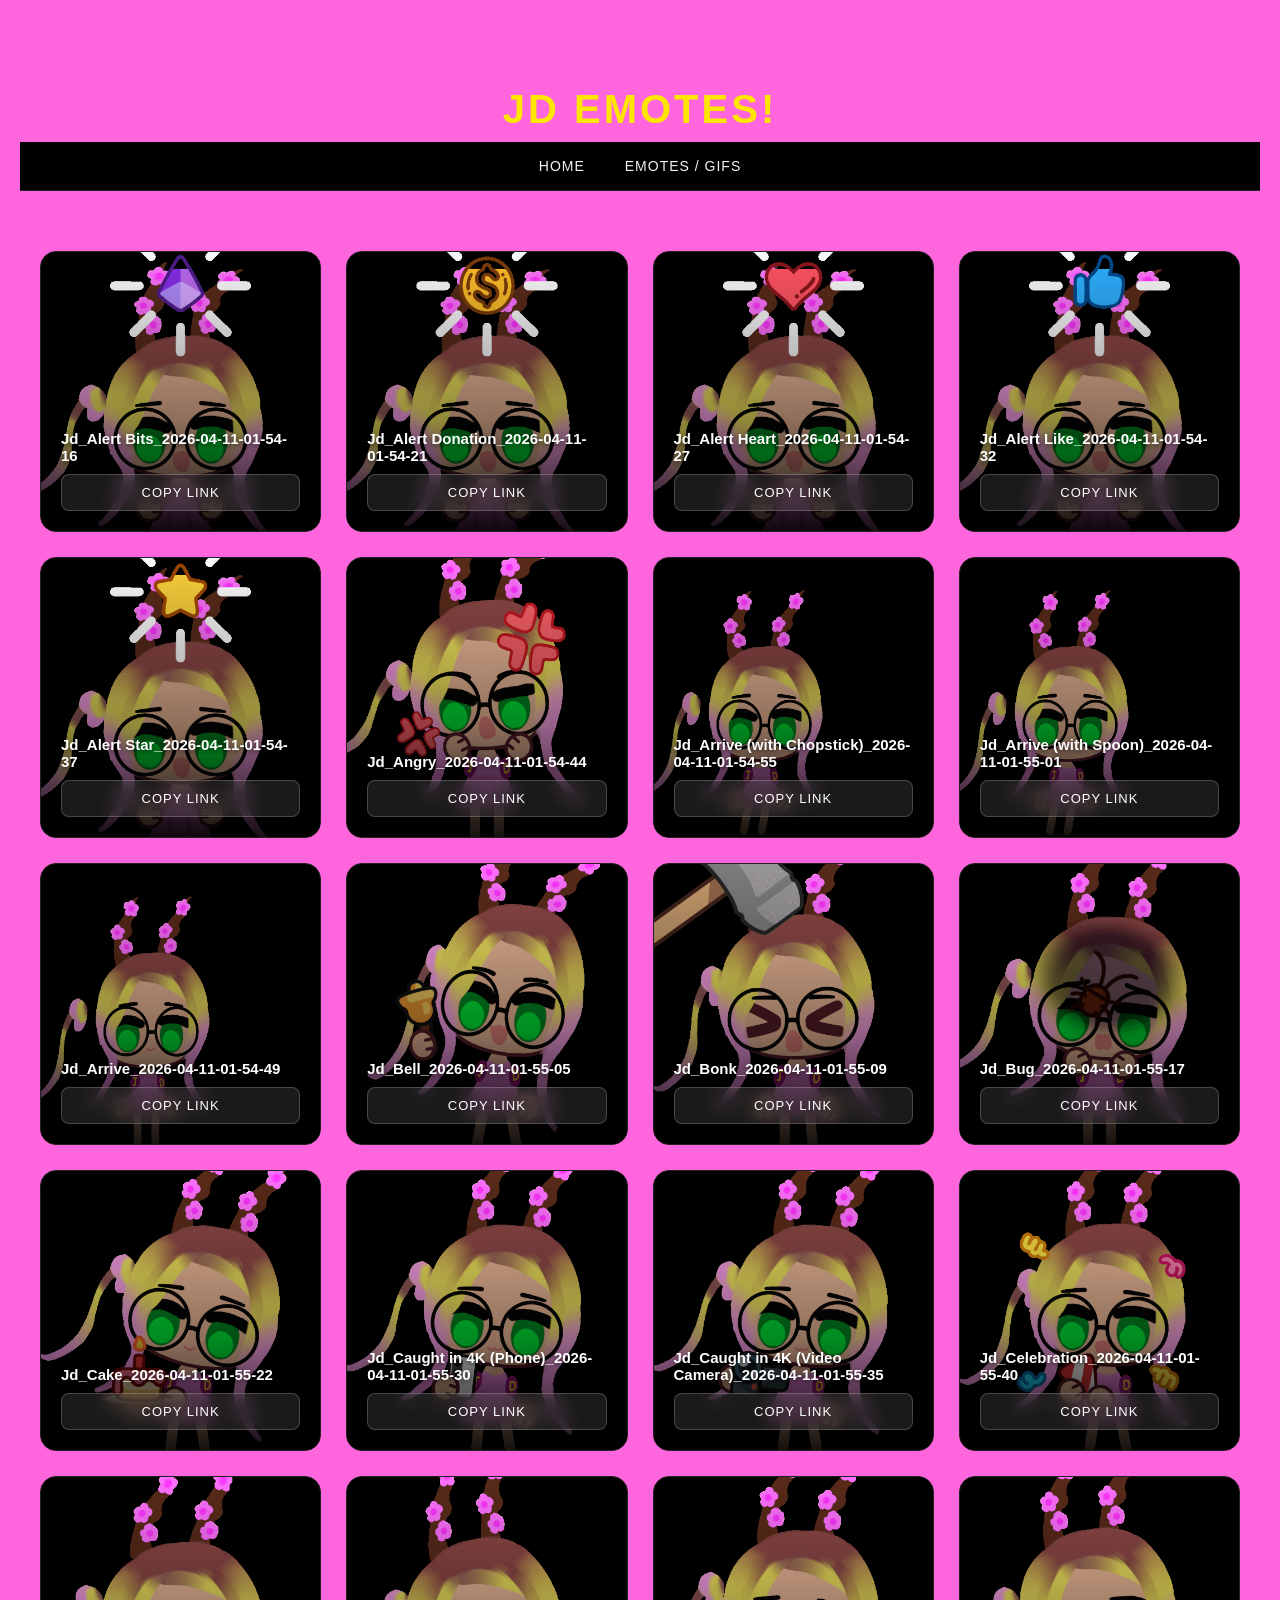
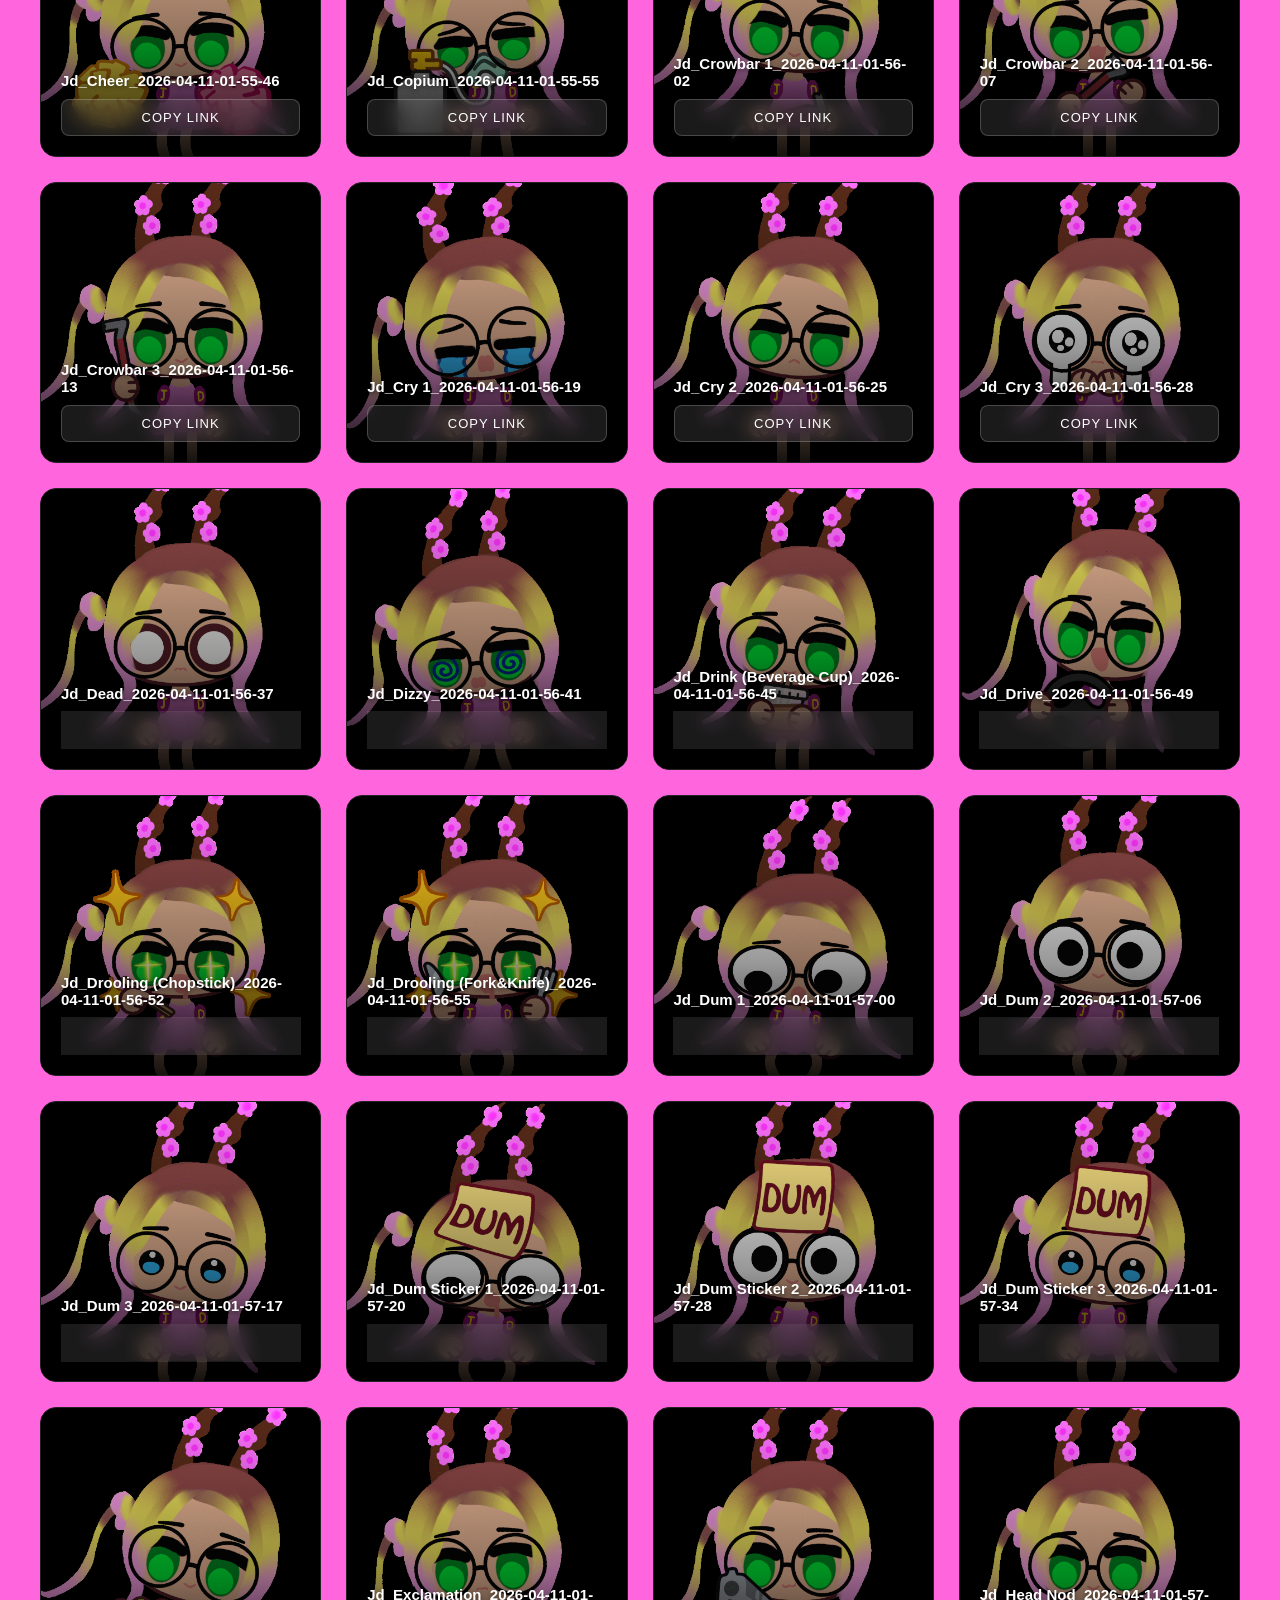
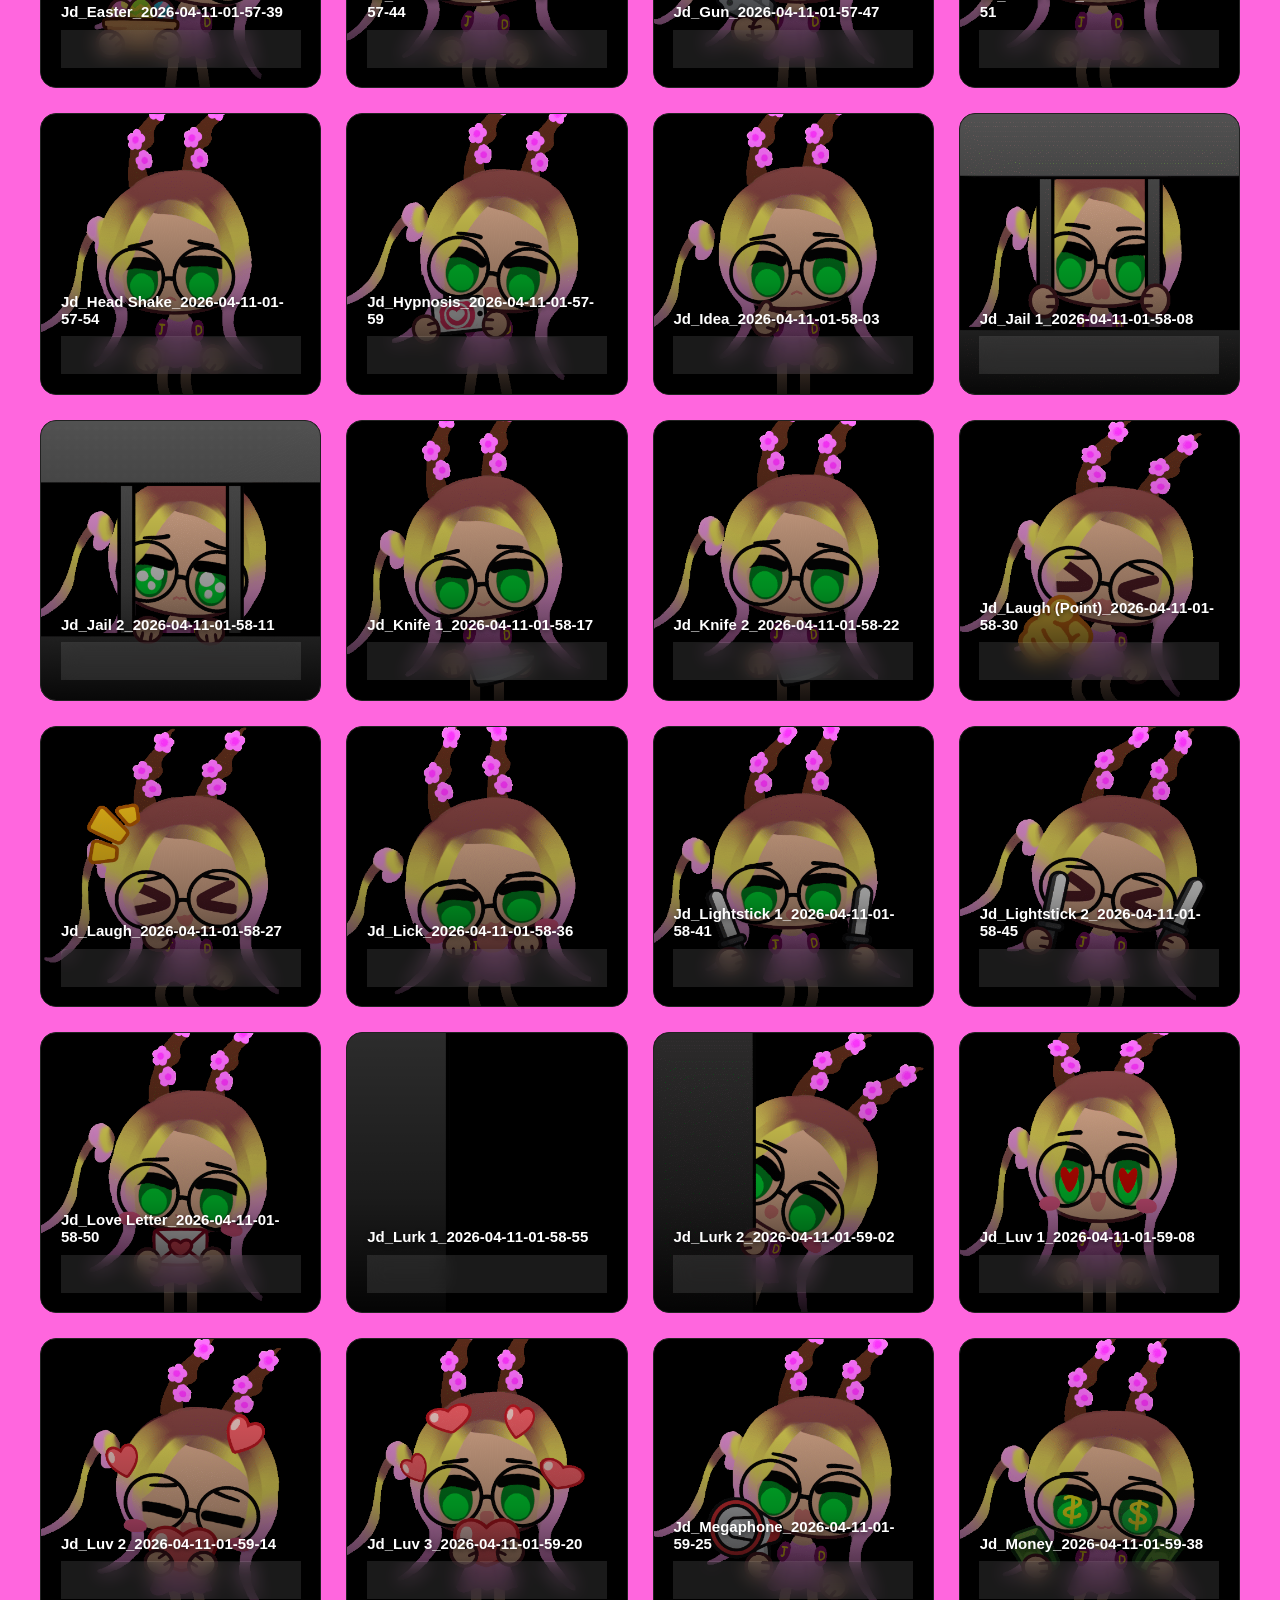
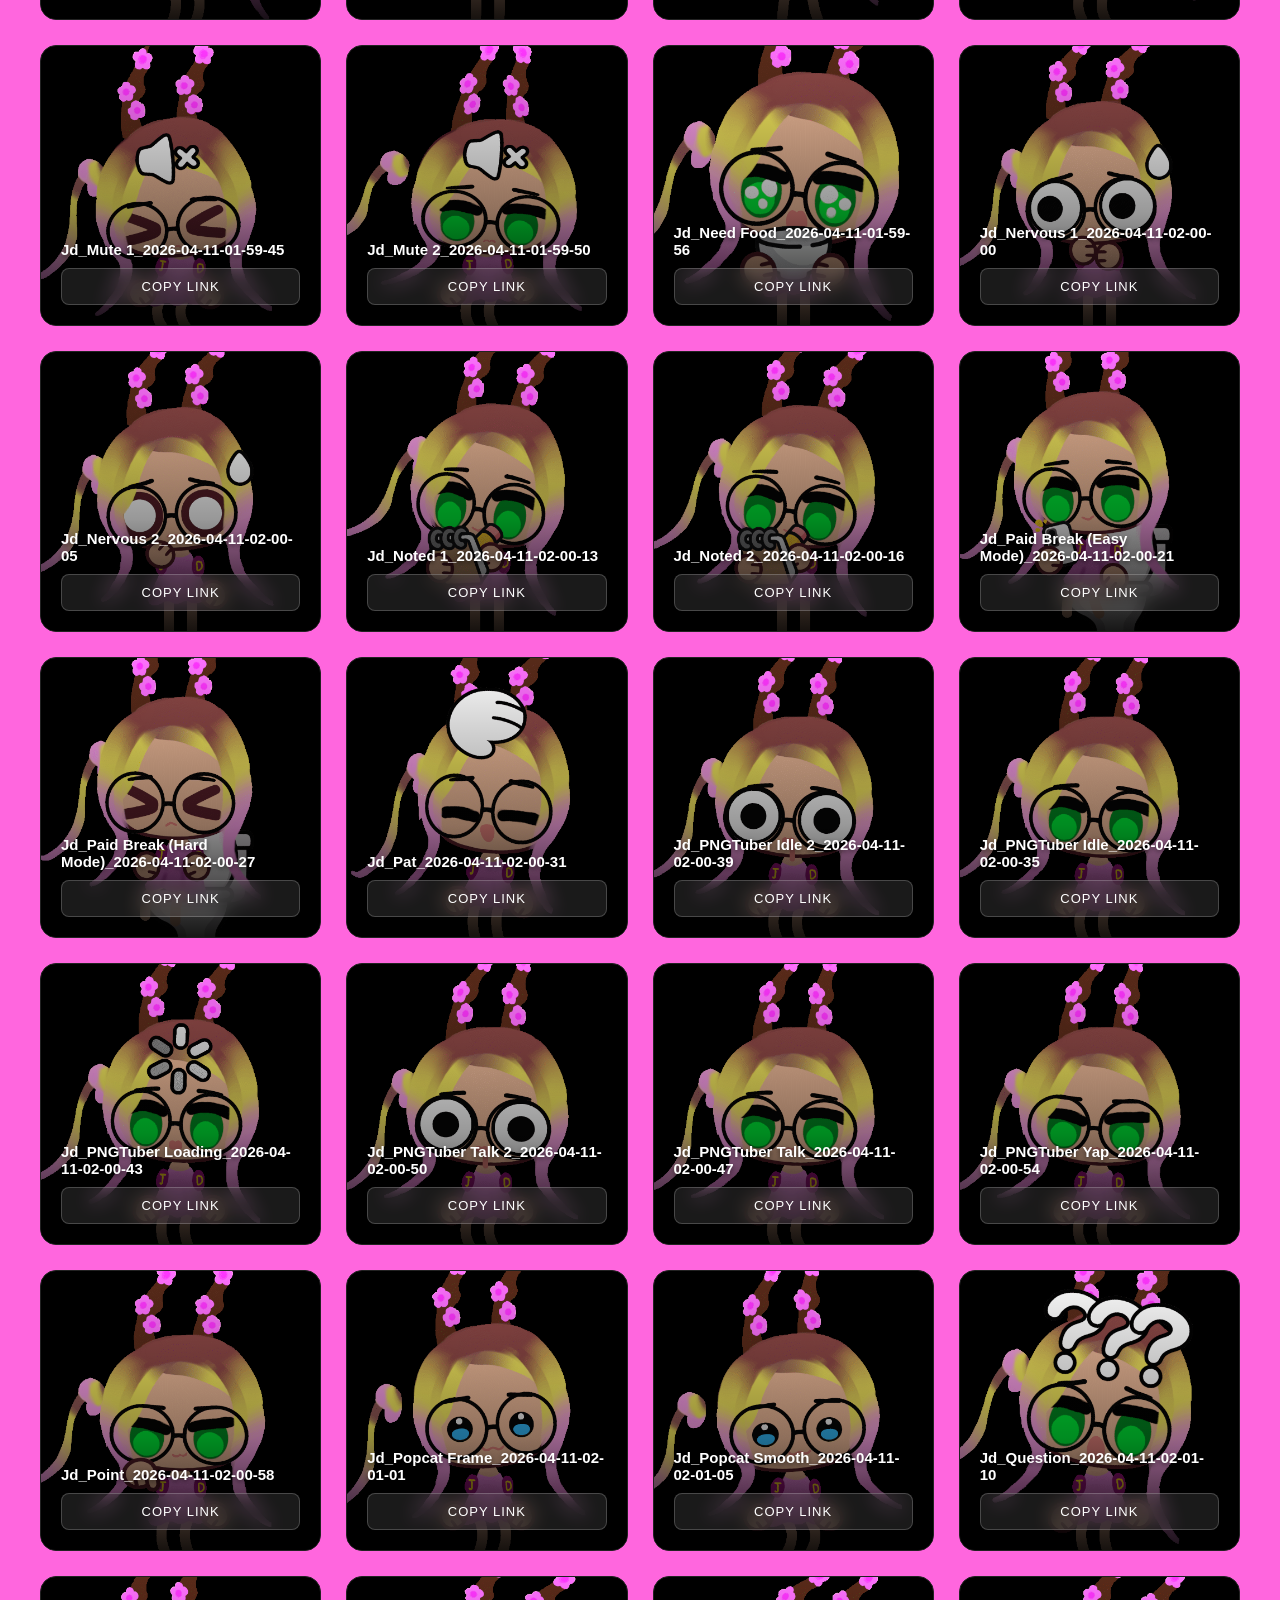
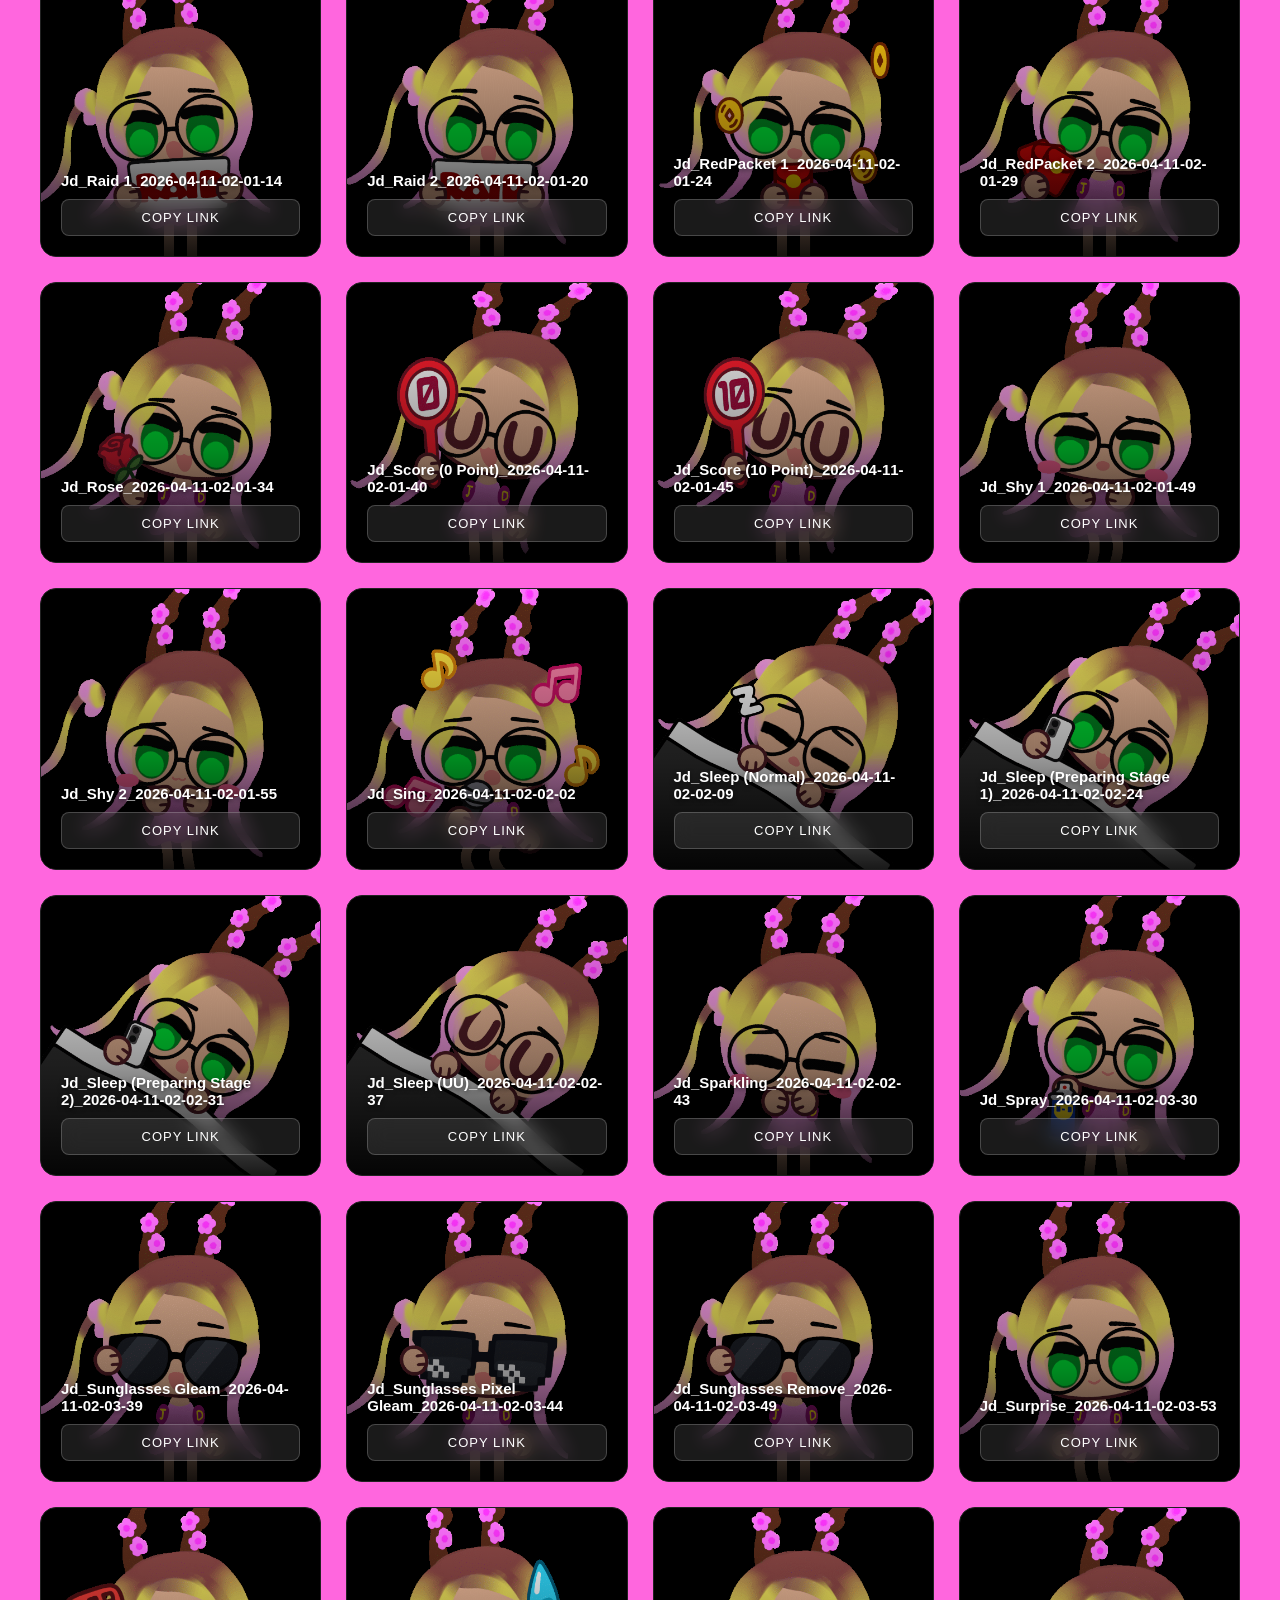
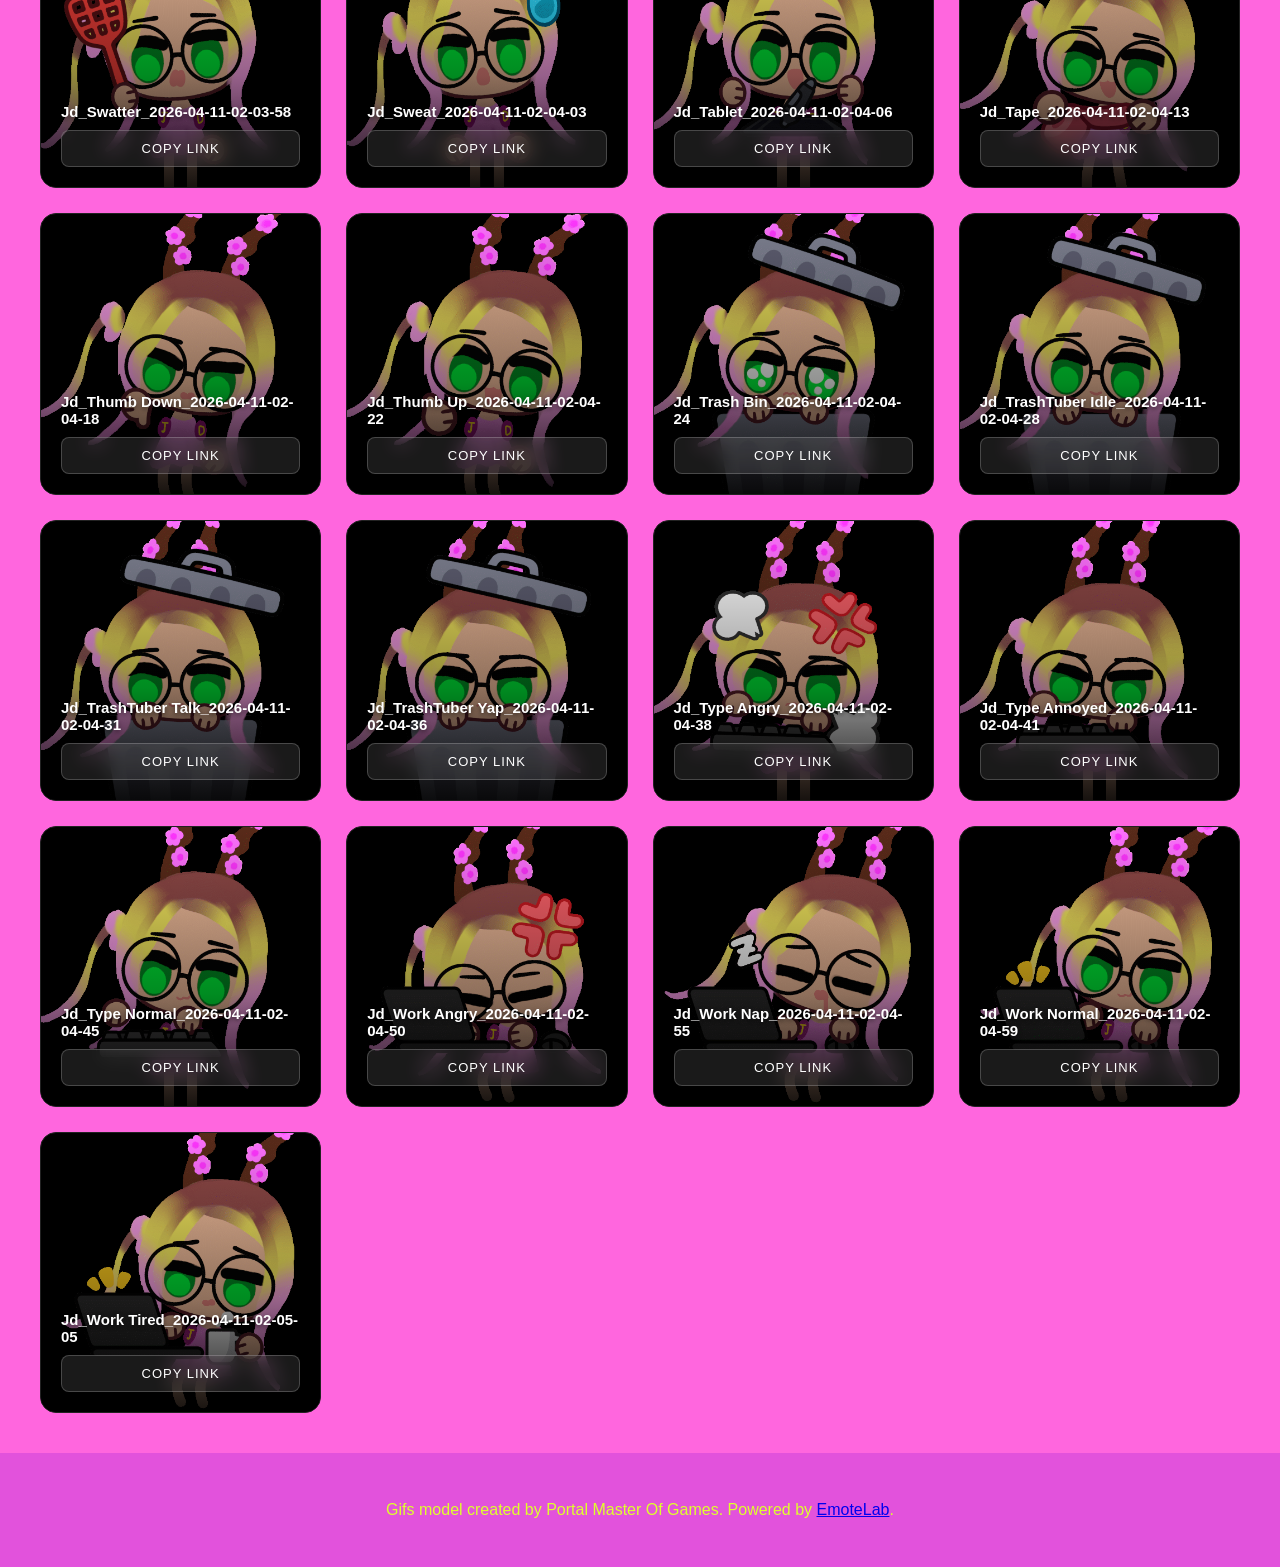
==== emotes.html @ f7c03240 "dreamdropscrew" ====
<!doctype html>
<html lang="en">
   <head>
    <meta charset="UTF-8" />
    <meta name="viewport" content="width=device-width, initial-scale=1" />
    <title>Dream Drops Crew</title>

    <!-- use absolute URL for favicon / share image -->
    <link
      rel="icon"
      href="https://creatorpromote.com/dreamdropscrew/img/logo.jpg"
      type="image/jpeg"
    />
    <link
      rel="shortcut icon"
      href="https://creatorpromote.com/dreamdropscrew/img/logo.jpg"
    />
    <link
      rel="apple-touch-icon"
      href="https://creatorpromote.com/dreamdropscrew/img/logo.jpg"
    />

    <!-- keep your description text exactly as you had it -->
    <meta
      name="description"
      content="Welcome to the Dream Drops Crew! Explore our characters, join our community, and enjoy games, creativity, and fun moments."
    />

    <!-- Open Graph Meta Tags (use your existing texts) -->
    <meta property="og:title" content="Dream Drops Crew" />
    <meta
      property="og:description"
      content="Welcome to the Dream Drops Crew! Explore our characters, join our community, and enjoy games, creativity, and fun moments."
    />
    <meta
      property="og:image"
      content="https://creatorpromote.com/dreamdropscrew/img/logo.jpg"
    />
    <meta
      property="og:url"
      content="https://creatorpromote.com/dreamdropscrew/emotes"
    />
    <meta property="og:type" content="website" />

    <!-- Twitter Card -->
    <meta name="twitter:card" content="summary_large_image" />
    <meta name="twitter:title" content="Dream Drops Crew" />
    <meta
      name="twitter:description"
      content="Welcome to the Dream Drops Crew! Explore our characters, join our community, and enjoy games, creativity, and fun moments."
    />
    <meta
      name="twitter:image"
      content="https://creatorpromote.com/dreamdropscrew/img/logo.jpg"
    />

    <link rel="stylesheet" href="css/index.css" />
    <link
      rel="stylesheet"
      href="https://cdnjs.cloudflare.com/ajax/libs/font-awesome/6.4.2/css/all.min.css"
    />
  </head>
  <body>
    <head>
      <meta charset="UTF-8" />
      <meta name="viewport" content="width=device-width, initial-scale=1.0" />
      <link rel="stylesheet" href="css/creations.css" />
      <div class="header">
      <h1 class="title">JD Emotes!</h1>

      <header>
        <div class="topnav">
          <a href="https://creatorpromote.com/dreamdropscrew/">Home</a>
          <a href="https://creatorpromote.com/dreamdropscrew/emotes"
            >Emotes / GIFS</a
          >
        </div>
      </header>
    </div>

    <div id="gallery"></div>
    <script src="js/creations.js"></script>

    <footer>
      <p>
        Gifs model created by Portal Master Of Games. Powered by
        <a href="https://emotelab.app/">EmoteLab</a>.
      </p>
    </footer>
  </head>
  <body>
</html>
---- css/index.css ----
body {
  font-family: "Arial", sans-serif;
  margin: 0;
  padding: 0;
  background-color: #ff66de;
  color: #333;
}

nav {
  background-color: #282c34;
  padding: 1rem;
}

.nav-flex {
  display: flex;
  justify-content: space-between;
  align-items: center;
}

/* Navbar */
.topnav {
  display: flex;
  justify-content: center;
  flex-wrap: wrap;
  background: #000;
  border-bottom: 1px solid #222;
  position: sticky;
  top: 0;
  z-index: 1000;
}

.topnav a {
  color: #f2f2f2;
  padding: 16px 20px;
  text-decoration: none;
  transition: 0.3s;
  font-size: 14px;
  text-transform: uppercase;
  letter-spacing: 1px;
}

.topnav a:hover {
  color: #fff;
  background: rgba(255, 255, 255, 0.1);
}

.site-title {
  color: #ffef10;
  font-size: 1.5rem;
}

.social-links a {
  color: #ffffff;
  margin-left: 1rem;
  text-decoration: none;
  font-size: 1.2rem;
}

main {
  padding: 2rem;
}

#info-slide {
  background-color: #ffffff;
  border-radius: 8px;
  padding: 2rem;
  box-shadow: 0 2px 10px rgba(211, 10, 184, 0.1);
  margin-bottom: 2rem;
}

.slide-buttons {
  display: flex;
  justify-content: center;
  margin-bottom: 2rem;
}

.slide-buttons button {
  background-color: #251caa;
  border: none;
  border-radius: 5px;
  color: #ffffff;
  padding: 0.5rem 1rem;
  margin: 0 0.5rem;
  cursor: pointer;
  transition: background-color 0.3s;
}

.slide-buttons button:hover {
  background-color: #6a21f1;
}

/* Character slider styling */
#character-section {
  position: relative;
  width: 90%;
  max-width: 400px;
  margin: 0 auto;
  overflow: hidden;
  display: flex;
  align-items: center;
  justify-content: center;

  /* fixed size area, enough for the biggest card */
  min-height: 520px;
}

/* Card base */
.glass-card {
  position: absolute;
  width: 100%;
  background: rgba(255, 255, 255, 0.9);
  border-radius: 15px;
  padding: 1rem;
  text-align: center;
  box-shadow: 0 6px 20px rgba(0, 0, 0, 0.15);
  transition: opacity 0.4s ease;
  opacity: 0;
  transform: scale(0.98);

  /* keep all cards same size and layout */
  display: flex;
  flex-direction: column;
  justify-content: space-between;
  height: 100%;
}

.glass-card.active {
  opacity: 1;
  transform: scale(1);
  position: relative;
}

/* Image fixed size */
.char-img {
  width: 100%;
  height: 300px;
  object-fit: cover;
  border-radius: 10px;
}

/* Text areas consistent */
.glass-card h2 {
  margin: 0.8rem 0 0.4rem 0;
  font-size: 1.3rem;
}

.glass-card p {
  margin: 0;
  flex-grow: 1;
}

/* Buttons under the section */
.slider-buttons {
  display: flex;
  justify-content: center;
  margin-top: 1.2rem;
  gap: 1rem;
}

.slider-buttons button {
  background: rgba(255, 255, 255, 0.85);
  border: none;
  font-size: 2rem;
  padding: 0.4rem 0.8rem;
  border-radius: 10px;
  cursor: pointer;
  box-shadow: 0 3px 10px rgba(0, 0, 0, 0.15);
  transition: background 0.3s ease;
}

.slider-buttons button:hover {
  background: rgba(255, 255, 255, 1);
}

footer {
  background-color: #7008d134;
  color: #dfff2c;
  padding: 2rem;
  text-align: center;
}

.slider-title {
  margin: 2rem 0 1rem;
  font-size: 1.5rem;
}

.video-slider {
  display: flex;
  overflow-x: auto;
  gap: 1rem;
}

.video-thumb {
  display: flex;
  flex-direction: column;
  align-items: center;
  text-decoration: none;
}

.video-thumb img {
  width: 100%;
  border-radius: 8px;
}

.footer2 {
  margin-top: 1rem;
  font-size: 0.9rem;
  text-align: center;
}

@media (max-width: 600px) {
  .slide-buttons {
    flex-direction: column;
  }

  .slide-buttons button {
    width: 100%;
    margin: 0.5rem 0;
  }
  #character-section {
    max-width: 90%;
    min-height: 440px;
  }

  .char-img {
    height: 250px;
  }

  .glass-card h2 {
    font-size: 1.1rem;
  }

  .slider-buttons button {
    font-size: 1.6rem;
  }
}
---- css/creations.css ----
/* =========================================
   CREATIONS PAGE STYLES
   ========================================= */

body {
  font-family: "Arial", sans-serif;
  margin: 0;
  padding: 0;
  background-color: #ff66de;
  color: #333;
}

/* Header Section */
.header {
  padding: 60px 20px 20px;
  text-align: center;
  color: #fff;
}

.header h1 {
  font-size: 2.5rem;
  text-transform: uppercase;
  letter-spacing: 3px;
  margin-bottom: 10px;
  color: #ffe600;
}

/* Navbar */
.topnav {
  display: flex;
  justify-content: center;
  flex-wrap: wrap;
  background: #000;
  border-bottom: 1px solid #222;
  position: sticky;
  top: 0;
  z-index: 1000;
}

.topnav a {
  color: #f2f2f2;
  padding: 16px 20px;
  text-decoration: none;
  transition: 0.3s;
  font-size: 14px;
  text-transform: uppercase;
  letter-spacing: 1px;
}

.topnav a:hover {
  color: #fff;
  background: rgba(255, 255, 255, 0.1);
}

/* Gallery Grid */
#gallery {
  display: grid;
  grid-template-columns: repeat(auto-fill, minmax(280px, 1fr));
  gap: 25px;
  padding: 40px;
  max-width: 1400px;
  margin: 0 auto;
}

/* Card Style */
.card {
  background: #000;
  border-radius: 16px;
  overflow: hidden;
  position: relative;
  transition: 0.4s cubic-bezier(0.4, 0, 0.2, 1);
  border: 1px solid #222;
}

.card:hover {
  transform: translateY(-10px) scale(1.02);
  border-color: #444;
  box-shadow: 0 10px 30px rgba(0, 0, 0, 0.5);
}

/* Image: always square */
.card img {
  width: 100%;
  aspect-ratio: 1 / 1;
  object-fit: cover;
  display: block;
  transition: 0.4s;
}

.card:hover img {
  filter: brightness(0.8);
}

/* Cinematic Overlay for Cards */
.card::after {
  content: "";
  position: absolute;
  inset: 0;
  background: linear-gradient(
    to top,
    rgba(0, 0, 0, 0.9) 0%,
    rgba(0, 0, 0, 0.4) 40%,
    transparent 100%
  );
  pointer-events: none;
}

/* Info Section inside Card */
.info {
  position: absolute;
  bottom: 0;
  width: 100%;
  padding: 20px;
  z-index: 2;
  box-sizing: border-box;
}

/* Filename/Title */
.filename {
  font-size: 15px;
  font-weight: 600;
  color: #fff;
  margin-bottom: 10px;
  word-break: break-word;
  text-shadow: 0 2px 4px rgba(0, 0, 0, 0.5);
}

/* Glass Share Button */
.share-btn {
  background: rgba(255, 255, 255, 0.1);
  border: 1px solid rgba(255, 255, 255, 0.2);
  padding: 10px 18px;
  color: white;
  border-radius: 8px;
  cursor: pointer;
  backdrop-filter: blur(10px);
  -webkit-backdrop-filter: blur(10px);
  transition: 0.3s;
  font-size: 13px;
  font-family: "Poppins", sans-serif;
  text-transform: uppercase;
  letter-spacing: 1px;
  width: 100%;
}

.share-btn:hover {
  background: white;
  color: black;
}

/* Footer */
.footer {
  color: #888;
  text-align: center;
  padding: 60px 20px;
  border-top: 1px solid #222;
  margin-top: 40px;
  text-align: center;
}

.footer a {
  color: #fff;
  font-size: 2rem;
  display: inline-block;
  margin: 10px;
  transition: 0.3s;
  text-align: center;
}

.footer a:hover {
  transform: scale(1.2);
  text-align: center;
}

/* =========================================
   RESPONSIVE DESIGN
   ========================================= */

/* Tablet */
@media (max-width: 1024px) {
  #gallery {
    grid-template-columns: repeat(auto-fill, minmax(220px, 1fr));
    padding: 20px;
    gap: 15px;
  }
}

/* Mobile (Locked TopNav & Grid Adjustments) */
@media (max-width: 768px) {
  #gallery {
    grid-template-columns: 1fr; /* Single column on phones for impact */
    padding: 15px;
  }

  .header h1 {
    font-size: 1.8rem;
  }

  .card:hover {
    transform: none; /* Disable hover lift on mobile for better scrolling */
  }
}
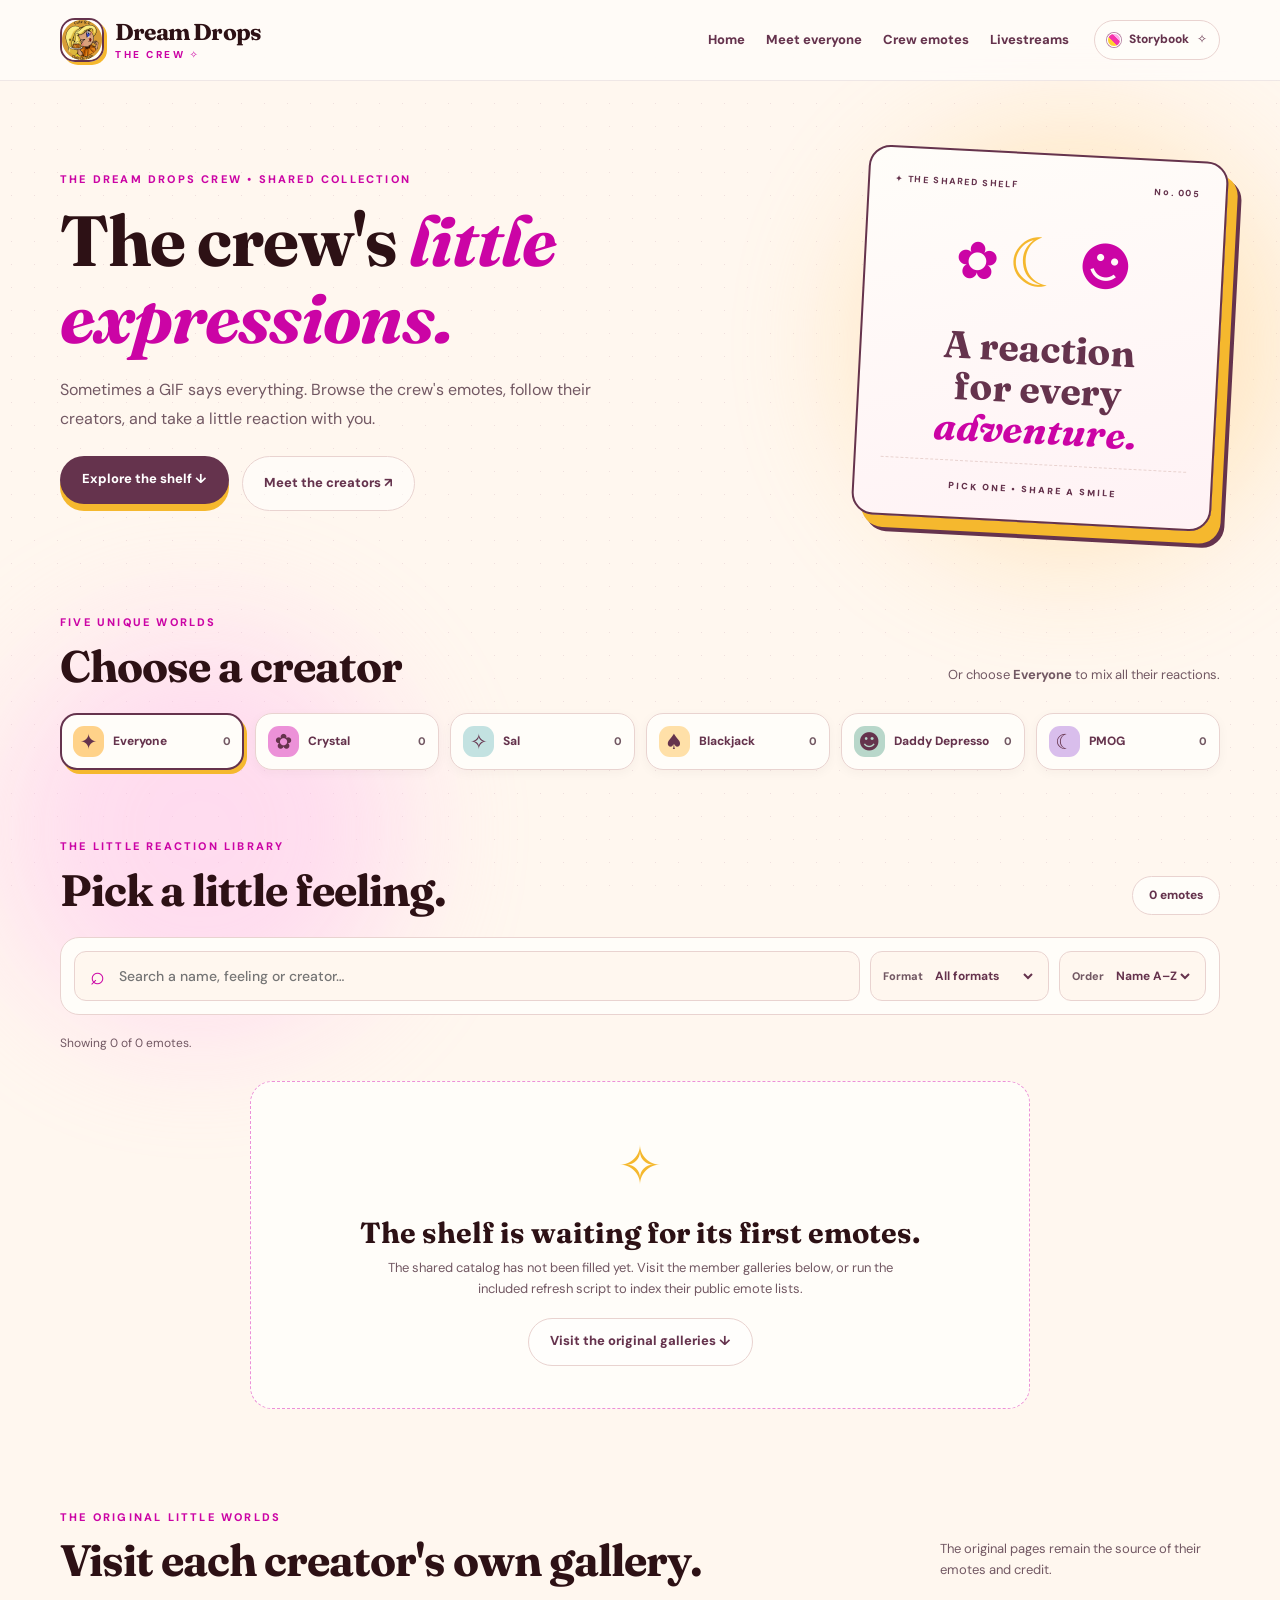
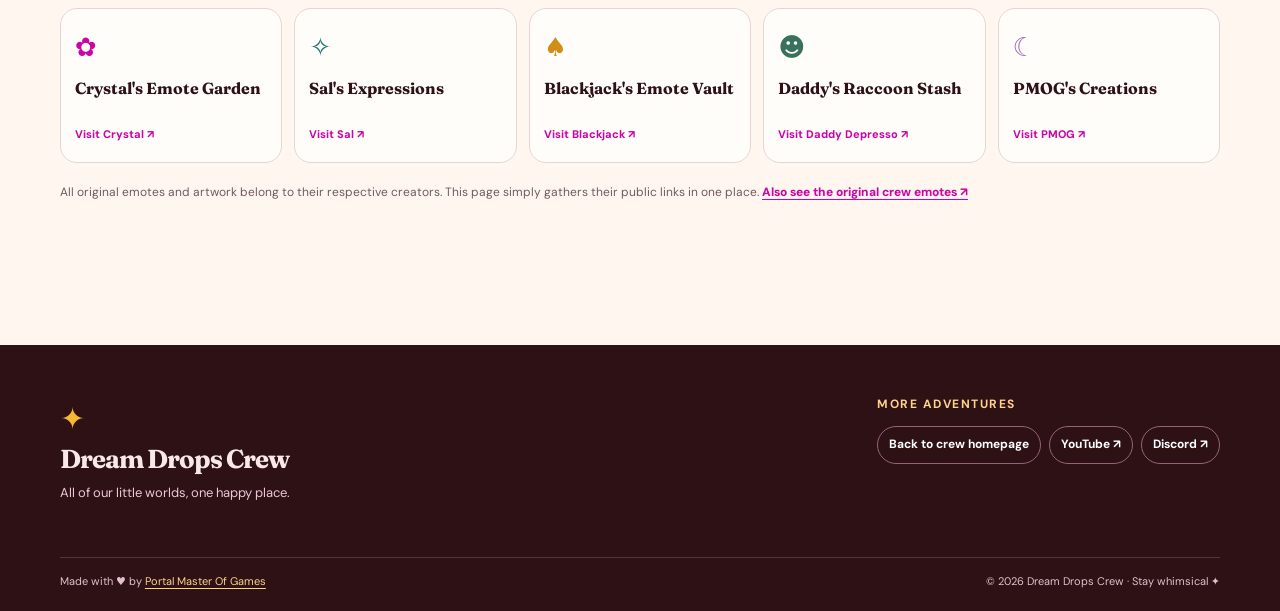
==== commit 8de11b92: "update page" ====
--- a/emotes.html
+++ b/emotes.html
@@ -1,92 +1,84 @@
 <!doctype html>
-<html lang="en">
-   <head>
-    <meta charset="UTF-8" />
-    <meta name="viewport" content="width=device-width, initial-scale=1" />
-    <title>Dream Drops Crew</title>
-
-    <!-- use absolute URL for favicon / share image -->
-    <link
-      rel="icon"
-      href="https://creatorpromote.com/dreamdropscrew/img/logo.jpg"
-      type="image/jpeg"
-    />
-    <link
-      rel="shortcut icon"
-      href="https://creatorpromote.com/dreamdropscrew/img/logo.jpg"
-    />
-    <link
-      rel="apple-touch-icon"
-      href="https://creatorpromote.com/dreamdropscrew/img/logo.jpg"
-    />
-
-    <!-- keep your description text exactly as you had it -->
-    <meta
-      name="description"
-      content="Welcome to the Dream Drops Crew! Explore our characters, join our community, and enjoy games, creativity, and fun moments."
-    />
-
-    <!-- Open Graph Meta Tags (use your existing texts) -->
-    <meta property="og:title" content="Dream Drops Crew" />
-    <meta
-      property="og:description"
-      content="Welcome to the Dream Drops Crew! Explore our characters, join our community, and enjoy games, creativity, and fun moments."
-    />
-    <meta
-      property="og:image"
-      content="https://creatorpromote.com/dreamdropscrew/img/logo.jpg"
-    />
-    <meta
-      property="og:url"
-      content="https://creatorpromote.com/dreamdropscrew/emotes"
-    />
-    <meta property="og:type" content="website" />
-
-    <!-- Twitter Card -->
-    <meta name="twitter:card" content="summary_large_image" />
-    <meta name="twitter:title" content="Dream Drops Crew" />
-    <meta
-      name="twitter:description"
-      content="Welcome to the Dream Drops Crew! Explore our characters, join our community, and enjoy games, creativity, and fun moments."
-    />
-    <meta
-      name="twitter:image"
-      content="https://creatorpromote.com/dreamdropscrew/img/logo.jpg"
-    />
-
-    <link rel="stylesheet" href="css/index.css" />
-    <link
-      rel="stylesheet"
-      href="https://cdnjs.cloudflare.com/ajax/libs/font-awesome/6.4.2/css/all.min.css"
-    />
-  </head>
-  <body>
-    <head>
-      <meta charset="UTF-8" />
-      <meta name="viewport" content="width=device-width, initial-scale=1.0" />
-      <link rel="stylesheet" href="css/creations.css" />
-      <div class="header">
-      <h1 class="title">JD Emotes!</h1>
-
-      <header>
-        <div class="topnav">
-          <a href="https://creatorpromote.com/dreamdropscrew/">Home</a>
-          <a href="https://creatorpromote.com/dreamdropscrew/emotes"
-            >Emotes / GIFS</a
-          >
-        </div>
-      </header>
+<html lang="en" data-theme="storybook">
+<head>
+  <meta charset="UTF-8">
+  <meta name="viewport" content="width=device-width, initial-scale=1">
+  <meta name="theme-color" content="#65334D">
+  <meta name="description" content="All of the Dream Drops Crew emotes in one shared shelf. Browse Crystal, Sal, Blackjack, Daddy Depresso and PMOG, search reactions and copy direct GIF links.">
+  <title>The Crew Emote Shelf | Dream Drops Crew</title>
+  <link rel="canonical" href="https://dreamdropscrew.creatorpromote.com/emotes.html">
+  <link rel="icon" href="img/logo.jpg" type="image/jpeg">
+  <meta property="og:type" content="website">
+  <meta property="og:title" content="The Crew Emote Shelf | Dream Drops Crew">
+  <meta property="og:description" content="A little shelf of laughs, reactions and magic from every Dream Drops Crew member.">
+  <meta property="og:image" content="https://dreamdropscrew.creatorpromote.com/img/logo.jpg">
+  <meta property="og:url" content="https://dreamdropscrew.creatorpromote.com/emotes.html">
+  <link rel="preconnect" href="https://fonts.googleapis.com">
+  <link rel="preconnect" href="https://fonts.gstatic.com" crossorigin>
+  <link href="https://fonts.googleapis.com/css2?family=DM+Sans:wght@400;500;600;700;800&family=Fraunces:wght@500;600;700&display=swap" rel="stylesheet">
+  <link rel="stylesheet" href="css/index.css">
+  <link rel="stylesheet" href="css/crew-directory.css">
+  <link rel="stylesheet" href="css/crew-emotes.css">
+  <script defer src="js/site.js"></script>
+  <script defer src="js/crew-emotes.js"></script>
+</head>
+<body class="emote-page">
+  <a href="#main" class="skip-link">Skip to emotes</a>
+  <div class="ambient ambient-a" aria-hidden="true"></div><div class="ambient ambient-b" aria-hidden="true"></div>
+  <nav class="navbar" aria-label="Main navigation">
+    <div class="nav-flex page-width">
+      <a class="brand" href="index.html#home" aria-label="Dream Drops Crew home">
+        <span class="brand-icon" aria-hidden="true"><img src="img/logo.jpg" alt="" onerror="this.remove()"><span>✦</span></span>
+        <span class="brand-copy"><span class="brand-name">Dream Drops</span><span class="brand-subtitle">THE CREW <span aria-hidden="true">✧</span></span></span>
+      </a>
+      <button id="mobile-menu" class="mobile-menu" type="button" aria-expanded="false" aria-controls="nav-links" aria-label="Open menu"><span>☰</span></button>
+      <div class="nav-links" id="nav-links"><a href="index.html#home">Home</a><a href="index.html#choose">Meet everyone</a><a href="emotes.html" aria-current="page">Crew emotes</a><a href="index.html#streams">Livestreams</a></div>
+      <button class="palette-toggle" type="button" id="palette-toggle" title="Change colour palette" aria-label="Change colour palette"><span class="palette-dot" aria-hidden="true"></span><span id="palette-label">Storybook</span><span aria-hidden="true">✧</span></button>
     </div>
-
-    <div id="gallery"></div>
-    <script src="js/creations.js"></script>
-
-    <footer>
-      <p>
-        Gifs model created by Portal Master Of Games. Powered by
-        <a href="https://emotelab.app/">EmoteLab</a>.
-      </p>
-    </footer>
-  </head>
-  <body>
+  </nav>
+  <main id="main">
+    <header class="emotes-hero page-width">
+      <div class="emotes-lead"><span class="section-kicker">THE DREAM DROPS CREW • SHARED COLLECTION</span>
+        <h1>The crew's <em>little expressions.</em></h1>
+        <p>Sometimes a GIF says everything. Browse the crew's emotes, follow their creators, and take a little reaction with you.</p>
+        <div class="emotes-hero-actions"><a class="btn btn-primary" href="#gallery">Explore the shelf ↓</a><a class="btn btn-quiet" href="index.html#choose">Meet the creators ↗</a></div>
+      </div>
+      <div class="emotes-postcard" aria-label="A little invitation from the crew"><div class="postcard-top"><span>✦ THE SHARED SHELF</span><span>No. 005</span></div><div class="postcard-emoji" aria-hidden="true"><span>✿</span><span>☾</span><span>☻</span></div><strong>A reaction<br>for every<br><em>adventure.</em></strong><span class="postcard-foot">PICK ONE • SHARE A SMILE</span></div>
+    </header>
+    <section class="emotes-owner-section page-width" aria-label="Choose a creator">
+      <div class="emote-section-top"><div><span class="section-kicker">FIVE UNIQUE WORLDS</span><h2>Choose a creator</h2></div><p>Or choose <strong>Everyone</strong> to mix all their reactions.</p></div>
+      <div class="emotes-owners" id="emote-owners" role="group" aria-label="Filter by creator">
+        <button class="owner-chip is-active" data-owner="all" type="button" aria-pressed="true"><span class="owner-crest all-crest">✦</span><span>Everyone</span><small id="count-all">0</small></button>
+        <button class="owner-chip" data-owner="crystal" type="button" aria-pressed="false"><span class="owner-crest rose-crest">✿</span><span>Crystal</span><small id="count-crystal">0</small></button>
+        <button class="owner-chip" data-owner="sal" type="button" aria-pressed="false"><span class="owner-crest ocean-crest">✧</span><span>Sal</span><small id="count-sal">0</small></button>
+        <button class="owner-chip" data-owner="blackjack" type="button" aria-pressed="false"><span class="owner-crest gold-crest">♠</span><span>Blackjack</span><small id="count-blackjack">0</small></button>
+        <button class="owner-chip" data-owner="daddy" type="button" aria-pressed="false"><span class="owner-crest moss-crest">☻</span><span>Daddy Depresso</span><small id="count-daddy">0</small></button>
+        <button class="owner-chip" data-owner="pmog" type="button" aria-pressed="false"><span class="owner-crest purple-crest">☾</span><span>PMOG</span><small id="count-pmog">0</small></button>
+      </div>
+    </section>
+    <section class="page-width emotes-gallery-section" id="gallery" aria-labelledby="gallery-title">
+      <div class="emote-section-top"><div><span class="section-kicker">THE LITTLE REACTION LIBRARY</span><h2 id="gallery-title">Pick a little feeling.</h2></div><span id="emote-counter" class="total-pill" aria-live="polite">Loading collection…</span></div>
+      <div class="emote-toolbar">
+        <label class="emote-search-field" for="emote-search"><span aria-hidden="true">⌕</span><input id="emote-search" type="search" autocomplete="off" placeholder="Search a name, feeling or creator…" aria-label="Search emotes"></label>
+        <label class="emote-select-wrap" for="emote-type"><span>Format</span><select id="emote-type"><option value="all">All formats</option><option value="animated">Animated GIFs</option><option value="static">Still images</option></select></label>
+        <label class="emote-select-wrap" for="emote-order"><span>Order</span><select id="emote-order"><option value="az">Name A–Z</option><option value="za">Name Z–A</option><option value="creator">By creator</option></select></label>
+      </div>
+      <div class="emote-status-line"><p id="emote-status" role="status" aria-live="polite">Gathering the crew's emotes…</p><button type="button" id="emote-clear" class="emote-clear" hidden>Clear filters</button></div>
+      <div class="crew-emote-grid" id="crew-emote-grid" aria-live="polite" aria-busy="true"></div>
+      <div id="emote-empty" class="emote-empty" hidden><span aria-hidden="true">✧</span><h3 id="emote-empty-title">The shelf is resting.</h3><p id="emote-empty-desc">No emotes have been indexed yet.</p><a href="#member-galleries" class="btn btn-quiet">Visit the original galleries ↓</a></div>
+    </section>
+    <section class="page-width emote-origin-section" id="member-galleries" aria-labelledby="origin-title">
+      <div class="emote-section-top"><div><span class="section-kicker">THE ORIGINAL LITTLE WORLDS</span><h2 id="origin-title">Visit each creator's own gallery.</h2></div><p>The original pages remain the source of their emotes and credit.</p></div>
+      <div class="emote-origin-grid">
+        <a class="emote-origin tone-rose" href="https://crystalsdreamdrops.creatorpromote.com/emotes" target="_blank" rel="noopener noreferrer"><span>✿</span><strong>Crystal's Emote Garden</strong><small>Visit Crystal ↗</small></a>
+        <a class="emote-origin tone-ocean" href="https://salahare.creatorpromote.com/emotes.html" target="_blank" rel="noopener noreferrer"><span>✧</span><strong>Sal's Expressions</strong><small>Visit Sal ↗</small></a>
+        <a class="emote-origin tone-gold" href="https://blackjacksetzer.creatorpromote.com/emotes" target="_blank" rel="noopener noreferrer"><span>♠</span><strong>Blackjack's Emote Vault</strong><small>Visit Blackjack ↗</small></a>
+        <a class="emote-origin tone-moss" href="https://daddydepresso.creatorpromote.com/emotes.html" target="_blank" rel="noopener noreferrer"><span>☻</span><strong>Daddy's Raccoon Stash</strong><small>Visit Daddy Depresso ↗</small></a>
+        <a class="emote-origin tone-purple" href="https://pmog.creatorpromote.com/" target="_blank" rel="noopener noreferrer"><span>☾</span><strong>PMOG's Creations</strong><small>Visit PMOG ↗</small></a>
+      </div>
+      <p class="emotes-credits">All original emotes and artwork belong to their respective creators. This page simply gathers their public links in one place. <a href="emotes" class="emote-original-link">Also see the original crew emotes ↗</a></p>
+    </section>
+  </main>
+  <footer class="site-footer"><div class="page-width"><div class="footer-main"><div class="footer-brand"><span class="footer-star" aria-hidden="true">✦</span><h2>Dream Drops Crew</h2><p>All of our little worlds, one happy place.</p></div><div class="footer-links"><h3>More adventures</h3><div class="social-links"><a href="index.html">Back to crew homepage</a><a href="https://www.youtube.com/@DreamDropsCrew" target="_blank" rel="noopener noreferrer">YouTube ↗</a><a href="https://discord.gg/ygK9J5ufPG" target="_blank" rel="noopener noreferrer">Discord ↗</a></div></div></div><div class="footer-bottom"><p>Made with ♥ by <a href="https://www.youtube.com/@PMOG" target="_blank" rel="noopener noreferrer">Portal Master Of Games</a></p><p>© <span id="year">2026</span> Dream Drops Crew · Stay whimsical ✦</p></div></div></footer>
+</body>
 </html>
--- a/css/index.css
+++ b/css/index.css
@@ -1,236 +1,56 @@
-body {
-  font-family: "Arial", sans-serif;
-  margin: 0;
-  padding: 0;
-  background-color: #ff66de;
-  color: #333;
+/* DREAM DROPS CREW — Fantasy invitation / 3 user-supplied palettes */
+:root {
+  color-scheme: light;
+  --cream: #fff7ef; --paper: #fffdf9; --paper2: #fff2f5;
+  --ink: #2D1115; --muted: #725863; --plum: #65334D;
+  --pink: #F433AB; --pink-strong: #CB04A5; --blush: #FFD3DA;
+  --rose: #EC91D8; --lavender-pink: #FFBEEF;
+  --gold: #F5B82E; --sun: #FFD131; --gold-light: #FFD289;
+  --border: #E9D3D0; --honey: #FACC6B; --shadow: 0 18px 60px rgba(101,51,77,.12);
+  --ff-display: 'Fraunces', Georgia, serif; --ff-body: 'DM Sans', system-ui, sans-serif;
+  --rounded: 25px;
 }
-
-nav {
-  background-color: #282c34;
-  padding: 1rem;
-}
-
-.nav-flex {
-  display: flex;
-  justify-content: space-between;
-  align-items: center;
-}
-
-/* Navbar */
-.topnav {
-  display: flex;
-  justify-content: center;
-  flex-wrap: wrap;
-  background: #000;
-  border-bottom: 1px solid #222;
-  position: sticky;
-  top: 0;
-  z-index: 1000;
-}
-
-.topnav a {
-  color: #f2f2f2;
-  padding: 16px 20px;
-  text-decoration: none;
-  transition: 0.3s;
-  font-size: 14px;
-  text-transform: uppercase;
-  letter-spacing: 1px;
-}
-
-.topnav a:hover {
-  color: #fff;
-  background: rgba(255, 255, 255, 0.1);
-}
-
-.site-title {
-  color: #ffef10;
-  font-size: 1.5rem;
-}
-
-.social-links a {
-  color: #ffffff;
-  margin-left: 1rem;
-  text-decoration: none;
-  font-size: 1.2rem;
-}
-
-main {
-  padding: 2rem;
-}
-
-#info-slide {
-  background-color: #ffffff;
-  border-radius: 8px;
-  padding: 2rem;
-  box-shadow: 0 2px 10px rgba(211, 10, 184, 0.1);
-  margin-bottom: 2rem;
-}
-
-.slide-buttons {
-  display: flex;
-  justify-content: center;
-  margin-bottom: 2rem;
-}
-
-.slide-buttons button {
-  background-color: #251caa;
-  border: none;
-  border-radius: 5px;
-  color: #ffffff;
-  padding: 0.5rem 1rem;
-  margin: 0 0.5rem;
-  cursor: pointer;
-  transition: background-color 0.3s;
-}
-
-.slide-buttons button:hover {
-  background-color: #6a21f1;
-}
-
-/* Character slider styling */
-#character-section {
-  position: relative;
-  width: 90%;
-  max-width: 400px;
-  margin: 0 auto;
-  overflow: hidden;
-  display: flex;
-  align-items: center;
-  justify-content: center;
-
-  /* fixed size area, enough for the biggest card */
-  min-height: 520px;
-}
-
-/* Card base */
-.glass-card {
-  position: absolute;
-  width: 100%;
-  background: rgba(255, 255, 255, 0.9);
-  border-radius: 15px;
-  padding: 1rem;
-  text-align: center;
-  box-shadow: 0 6px 20px rgba(0, 0, 0, 0.15);
-  transition: opacity 0.4s ease;
-  opacity: 0;
-  transform: scale(0.98);
-
-  /* keep all cards same size and layout */
-  display: flex;
-  flex-direction: column;
-  justify-content: space-between;
-  height: 100%;
-}
-
-.glass-card.active {
-  opacity: 1;
-  transform: scale(1);
-  position: relative;
-}
-
-/* Image fixed size */
-.char-img {
-  width: 100%;
-  height: 300px;
-  object-fit: cover;
-  border-radius: 10px;
-}
-
-/* Text areas consistent */
-.glass-card h2 {
-  margin: 0.8rem 0 0.4rem 0;
-  font-size: 1.3rem;
-}
-
-.glass-card p {
-  margin: 0;
-  flex-grow: 1;
-}
-
-/* Buttons under the section */
-.slider-buttons {
-  display: flex;
-  justify-content: center;
-  margin-top: 1.2rem;
-  gap: 1rem;
-}
-
-.slider-buttons button {
-  background: rgba(255, 255, 255, 0.85);
-  border: none;
-  font-size: 2rem;
-  padding: 0.4rem 0.8rem;
-  border-radius: 10px;
-  cursor: pointer;
-  box-shadow: 0 3px 10px rgba(0, 0, 0, 0.15);
-  transition: background 0.3s ease;
-}
-
-.slider-buttons button:hover {
-  background: rgba(255, 255, 255, 1);
-}
-
-footer {
-  background-color: #7008d134;
-  color: #dfff2c;
-  padding: 2rem;
-  text-align: center;
-}
-
-.slider-title {
-  margin: 2rem 0 1rem;
-  font-size: 1.5rem;
-}
-
-.video-slider {
-  display: flex;
-  overflow-x: auto;
-  gap: 1rem;
-}
-
-.video-thumb {
-  display: flex;
-  flex-direction: column;
-  align-items: center;
-  text-decoration: none;
-}
-
-.video-thumb img {
-  width: 100%;
-  border-radius: 8px;
-}
-
-.footer2 {
-  margin-top: 1rem;
-  font-size: 0.9rem;
-  text-align: center;
-}
-
-@media (max-width: 600px) {
-  .slide-buttons {
-    flex-direction: column;
-  }
-
-  .slide-buttons button {
-    width: 100%;
-    margin: 0.5rem 0;
-  }
-  #character-section {
-    max-width: 90%;
-    min-height: 440px;
-  }
-
-  .char-img {
-    height: 250px;
-  }
-
-  .glass-card h2 {
-    font-size: 1.1rem;
-  }
-
-  .slider-buttons button {
-    font-size: 1.6rem;
-  }
-}
+html[data-theme='sunlit'] {--cream:#fff7e0;--paper:#fffbf3;--paper2:#ffedcf;--pink:#d97942;--pink-strong:#b45e36;--blush:#FFD289;--rose:#FACC6B;--lavender-pink:#FFE0A8;--gold:#F4AC32;--border:#e8c68d;--plum:#713f3e}
+html[data-theme='moonlit'] {--cream:#fff0f9;--paper:#fff8fd;--paper2:#f5e3f4;--pink:#CB04A5;--pink-strong:#934683;--blush:#FFBEEF;--rose:#EC91D8;--lavender-pink:#FFD3DA;--gold:#FFAAEA;--border:#e9c4dc;--plum:#65334D}
+*,*::before,*::after{box-sizing:border-box}
+html{scroll-behavior:smooth;scroll-padding-top:100px}
+body{margin:0;min-width:320px;background:var(--cream);color:var(--ink);font-family:var(--ff-body);font-size:16px;line-height:1.6;overflow-x:hidden}
+body::before{content:"";position:fixed;inset:0;z-index:-2;opacity:.22;pointer-events:none;background-image:radial-gradient(#b48b9e 0.7px, transparent 0.7px);background-size:23px 23px}
+a{color:inherit;text-decoration:none}button{font:inherit;cursor:pointer}button:disabled{cursor:not-allowed}img{display:block;max-width:100%}a,button{-webkit-tap-highlight-color:transparent}
+:focus-visible{outline:3px solid var(--pink);outline-offset:4px}::selection{background:var(--lavender-pink);color:var(--ink)}
+.page-width{width:min(1160px,calc(100% - 48px));margin-inline:auto}.section-padding{padding-block:96px}
+.ambient{z-index:-1;pointer-events:none;position:absolute;border-radius:50%;filter:blur(65px);opacity:.48}.ambient-a{height:420px;width:420px;background:var(--gold-light);top:135px;right:0}.ambient-b{height:400px;width:400px;background:var(--lavender-pink);top:630px;left:0;width:min(400px,100vw)}
+.skip-link{position:absolute;left:16px;top:-100px;padding:12px 18px;background:white;z-index:120}.skip-link:focus{top:12px}
+/* NAV */
+.navbar{position:sticky;top:0;z-index:100;background:rgba(255,251,248,.91);backdrop-filter:blur(18px);border-bottom:1px solid rgba(101,51,77,.1)}
+.nav-flex{display:flex;align-items:center;gap:25px;min-height:80px}
+.brand{display:flex;align-items:center;gap:11px;min-width:max-content}.brand-icon{height:44px;width:44px;background:linear-gradient(135deg,var(--rose),var(--gold));border:2px solid var(--plum);border-radius:15px;display:grid;place-items:center;position:relative;color:var(--plum);box-shadow:3px 3px 0 var(--gold)}.brand-icon img{position:absolute;inset:0;width:100%;height:100%;object-fit:cover;border-radius:13px}.brand-icon>span{font-size:26px}
+.brand-copy{display:flex;flex-direction:column;line-height:1.1}.brand-name{font-family:var(--ff-display);font-weight:700;font-size:23px;letter-spacing:-.8px}.brand-subtitle{font-size:10px;color:var(--pink-strong);letter-spacing:2.5px;font-weight:800;margin-top:4px}
+.nav-links{display:flex;gap:21px;align-items:center;margin-left:auto}.nav-links>a{font-weight:800;font-size:13px;color:var(--plum);transition:color .15s;white-space:nowrap}.nav-links>a:hover{color:var(--pink-strong)}
+.palette-toggle,.mobile-menu{border:1px solid var(--border);background:var(--paper);border-radius:999px;color:var(--plum);min-height:40px}.palette-toggle{display:flex;align-items:center;gap:8px;padding:8px 12px;font-size:12px;font-weight:800;white-space:nowrap}.palette-dot{height:14px;width:14px;border-radius:50%;background:linear-gradient(45deg,#FFD131 0 40%,#F433AB 40% 70%,#FFAAEA 70%);border:1px solid #fff;box-shadow:0 0 0 1px #b988a6}.mobile-menu{display:none;align-items:center;justify-content:center;min-width:44px;font-size:18px}.mobile-menu i{display:none}.menu-fallback{display:inline}
+/* HERO */
+.hero{display:grid;grid-template-columns:1.14fr .86fr;align-items:center;gap:7%;min-height:650px;padding-top:78px;padding-bottom:100px}
+.eyebrow,.section-kicker{letter-spacing:2.2px;font-weight:800;font-size:11px;color:var(--pink-strong)}.eyebrow{margin:0 0 22px;display:flex;align-items:center;gap:9px}.twinkle{font-size:22px;color:var(--gold)}
+h1,h2,h3,p{margin-top:0}.hero h1{font:700 clamp(48px,5.2vw,75px)/1.1 var(--ff-display);letter-spacing:-2.7px;max-width:730px;margin:0 0 25px}.hero h1 em,.section-heading h2 em,.join-card h2 em{font-style:italic;color:var(--pink-strong)}.highlight{position:relative;white-space:nowrap;z-index:0}.highlight::after{content:"";position:absolute;z-index:-1;bottom:2px;left:0;right:0;height:17px;background:var(--gold-light);border-radius:100% 20px 60% 5px;transform:rotate(-1deg)}
+.hero-description{color:var(--muted);font-size:16px;line-height:1.85;max-width:515px}.hero-description strong{color:var(--plum)}.hero-actions{display:flex;flex-wrap:wrap;align-items:center;gap:13px;margin-top:28px}.btn{display:inline-flex;align-items:center;justify-content:center;gap:11px;border-radius:999px;min-height:48px;padding:12px 21px;font-size:13px;font-weight:800;transition:transform .2s,box-shadow .2s;border:1px solid transparent}.btn:hover{transform:translateY(-2px)}.btn-primary{background:var(--plum);color:white;box-shadow:0 7px 0 var(--gold);margin-bottom:7px}.btn-primary:hover{box-shadow:0 10px 0 var(--gold)}.btn-quiet{background:rgba(255,255,255,.5);border-color:var(--border);color:var(--plum)}.hero-note{display:flex;align-items:center;gap:14px;margin-top:36px;font-size:12px;font-weight:700;color:var(--muted)}.mini-avatars{font-size:17px;letter-spacing:3px;color:var(--pink-strong)}
+.invite-wrap{position:relative;padding:0 24px 0 12px;transform:rotate(3deg)}.invite-card{max-width:442px;margin-inline:auto;min-height:500px;border:2px solid var(--plum);border-radius:24px;padding:24px 27px 20px;background:linear-gradient(160deg,#fff8ef 0%,#fff0ef 48%,#f9def0 100%);box-shadow:14px 16px 0 var(--plum), 18px 23px 0 var(--gold);text-align:center;position:relative;overflow:hidden}.invite-card::before,.invite-card::after{content:"";position:absolute;top:60%;width:24px;height:24px;border-radius:50%;background:var(--cream);border:2px solid var(--plum)}.invite-card::before{left:-14px}.invite-card::after{right:-14px}.invite-topline,.invite-bottom{display:flex;justify-content:space-between;align-items:center;text-align:left;font-size:9px;font-weight:800;letter-spacing:1.6px;color:var(--plum)}.invite-art{height:145px;position:relative;width:100%;display:grid;place-items:center;color:var(--pink-strong)}.invite-art::before{content:"";position:absolute;width:136px;height:136px;top:6px;left:50%;transform:translateX(-50%);background:var(--gold-light);border:2px solid var(--plum);border-radius:50%}.invite-art .moon{font-size:70px;position:relative;z-index:1}.invite-art .big-star{position:absolute;top:8px;right:20%;font-size:46px;color:var(--gold);-webkit-text-stroke:1px var(--plum)}.invite-art .small-star{position:absolute;left:19%;top:30px;font-size:28px}.invite-art .heart{position:absolute;right:19%;bottom:0;font-size:28px}.invite-kicker{font-size:10px;font-weight:800;letter-spacing:3px;color:var(--pink-strong);margin:0 0 4px}.invite-head{font:700 clamp(46px,5vw,66px)/.99 var(--ff-display);letter-spacing:-2px;margin:0 0 12px;color:var(--plum)}.invite-head em{color:var(--pink-strong)}.invite-details{font-size:12px;line-height:1.7;color:var(--muted);margin:0 auto 25px}.invite-bottom{border-top:2px dashed var(--plum);padding-top:20px}.ticket-stamp{font-size:31px;color:var(--pink-strong)}.invite-spark{position:absolute;font-size:34px;color:var(--gold);left:20px;top:40%}.spark-two{left:auto;right:18px;top:28%;color:var(--rose)}.floating-stamp{position:absolute;right:-5px;top:25px;display:flex;justify-content:center;align-items:center;flex-direction:column;background:var(--sun);border:2px solid var(--plum);width:91px;height:91px;border-radius:50%;transform:rotate(17deg);font-size:22px;color:var(--plum);box-shadow:3px 4px 0 var(--plum);line-height:1.1}.floating-stamp small{font-size:10px;font-weight:900;letter-spacing:1.3px;text-align:center}
+.ticker{background:var(--gold);border-block:2px solid var(--plum);overflow:hidden;transform:rotate(-1deg);margin-top:-25px}.ticker-inner{color:var(--plum);font-size:12px;font-weight:900;letter-spacing:3px;text-align:center;padding:12px 20px;white-space:nowrap}
+/* HEADINGS / WELCOME */
+.section-heading{text-align:center;max-width:770px;margin:0 auto 43px}.section-heading h2{font:700 clamp(35px,4.6vw,53px)/1.15 var(--ff-display);letter-spacing:-1.5px;margin:12px 0 15px}.section-heading>p,.section-heading>div>p{color:var(--muted);font-size:15px}.section-heading.compact{max-width:680px;margin-bottom:32px}
+.welcome-layout{display:grid;grid-template-columns:1fr .75fr;gap:30px;align-items:stretch}.note-card{background:var(--paper);border:1px solid var(--border);border-radius:var(--rounded);box-shadow:var(--shadow);padding:35px 42px;min-height:250px;position:relative}.note-card::after{content:"";position:absolute;inset:10px;border:1px dashed var(--border);border-radius:18px;pointer-events:none}.note-pin{position:absolute;right:35px;top:20px;color:var(--pink-strong);font-size:23px}#info-slide{min-height:120px}#info-slide h2,#info-slide h3{font:700 28px var(--ff-display);margin-bottom:10px}#info-slide p{color:var(--muted);font-size:15px}.slide-buttons{position:relative;z-index:1;display:flex;align-items:center;gap:12px}.slide-buttons button{padding:9px 15px;border-radius:100px;background:var(--paper2);border:1px solid var(--border);font-weight:800;font-size:12px;color:var(--plum);transition:background .15s}.slide-buttons button:hover{background:var(--blush)}.note-divider{color:var(--pink);font-size:20px}.welcome-side{position:relative;padding:20px 25px;display:flex;flex-direction:column;justify-content:center}.welcome-side h3{font:700 28px var(--ff-display);margin-bottom:7px}.welcome-side p{max-width:390px;color:var(--muted);font-size:14px}.text-link{font-weight:800;color:var(--pink-strong);font-size:13px}.blob-star{position:absolute;right:28px;top:-5px;font-size:44px;color:var(--gold)}
+/* CHARACTER STORYBOOK */
+.characters-section{background:linear-gradient(170deg,var(--paper2),var(--cream) 68%);border-block:1px solid var(--border)}
+.storybook-area{width:min(810px,100%);margin:auto;position:relative}.story-ornament{text-align:center;color:var(--pink-strong);letter-spacing:2px;font-weight:800;font-size:11px;margin-bottom:16px}.character-deck{position:relative;min-height:100px}.glass-card{display:none;background:var(--paper);border:2px solid var(--plum);border-radius:23px;padding:28px;box-shadow:9px 9px 0 var(--gold-light),13px 13px 0 var(--plum);width:100%;gap:25px;align-items:center;animation:card-appear .32s both}.glass-card.active{display:grid;grid-template-columns:minmax(0,260px) minmax(0,1fr)}.glass-card .char-img{width:100%;height:315px;object-fit:cover;object-position:top center;border-radius:14px;border:1px solid var(--border);background:linear-gradient(150deg,var(--gold-light),var(--rose));box-shadow:0 5px 20px #65334d20}.char-fallback{width:100%;height:315px;display:grid;place-items:center;background:linear-gradient(135deg,var(--gold-light),var(--rose));border-radius:14px;color:var(--plum);font:700 70px var(--ff-display)}.glass-card h2{font:700 clamp(26px,3vw,39px)/1.1 var(--ff-display);letter-spacing:-1px;margin:0 0 17px}.glass-card p{font-size:14px;line-height:1.78;color:var(--muted);margin:0}.glass-card strong{color:var(--plum)}.glass-card::before{content:"A LITTLE BIT OF LORE";position:absolute;top:14px;right:20px;font-weight:800;color:var(--pink-strong);font-size:9px;letter-spacing:1.4px}.glass-card .char-img + h2{margin-top:0}.glass-card.active{grid-template-rows:auto auto}.glass-card.active .char-img,.glass-card.active .char-fallback{grid-column:1;grid-row:1 / span 2}.glass-card.active h2{grid-column:2;grid-row:1;align-self:end}.glass-card.active p{grid-column:2;grid-row:2;align-self:start}.glass-card.active h2:has(+ p){margin-bottom:0}.glass-card.active p{margin-top:-14px;padding-top:14px}.character-controls{display:flex;align-items:center;justify-content:center;gap:22px;margin-top:31px}.character-arrow{display:grid;place-items:center;width:46px;height:46px;background:var(--paper);border:1px solid var(--border);border-radius:50%;color:var(--plum);font-size:23px;box-shadow:0 4px 12px #65334d12}.character-arrow:hover{background:var(--gold-light)}.character-count{font-size:13px;font-weight:800;letter-spacing:1px;color:var(--plum);min-width:60px;text-align:center}.character-dots{display:flex;align-items:center;gap:6px}.character-dot{width:8px;height:8px;background:var(--blush);border:0;border-radius:30px;padding:0;transition:width .2s,background .2s}.character-dot[aria-current="true"]{width:25px;background:var(--pink-strong)}.swipe-hint{text-align:center;color:var(--muted);font-size:12px;margin:23px 0 0}
+@keyframes card-appear{from{opacity:.2;transform:translateY(10px) scale(.99)}to{opacity:1;transform:none}}
+/* VIDEO GRID */
+.heading-with-action{max-width:none;display:flex;align-items:end;justify-content:space-between;gap:30px;text-align:left}.heading-with-action>div{max-width:750px}.btn-outline{background:var(--paper);color:var(--plum);border-color:var(--border);white-space:nowrap}.btn-outline:hover{box-shadow:0 5px 0 var(--gold-light)}.stream-status{color:var(--muted);font-size:13px;min-height:19px;margin:0 0 18px}.livestream-grid{display:grid;grid-template-columns:repeat(3,minmax(0,1fr));gap:20px}.stream-card{border-radius:19px;background:var(--paper);border:1px solid var(--border);overflow:hidden;box-shadow:0 9px 26px rgba(101,51,77,.07);transition:transform .18s,box-shadow .18s;display:block;min-width:0}.stream-card:hover{transform:translateY(-4px);box-shadow:var(--shadow)}.stream-thumb{position:relative;aspect-ratio:16/9;display:flex;align-items:center;justify-content:center;background:linear-gradient(120deg,var(--gold-light),var(--lavender-pink));overflow:hidden}.stream-thumb img{width:100%;height:100%;object-fit:cover}.stream-play{position:absolute;left:50%;top:50%;transform:translate(-50%,-50%);display:grid;place-items:center;width:51px;height:51px;color:white;background:rgba(45,17,21,.76);border-radius:50%;backdrop-filter:blur(8px);font-size:17px;transition:transform .15s}.stream-card:hover .stream-play{transform:translate(-50%,-50%) scale(1.1)}.stream-live{position:absolute;top:12px;left:12px;background:#b7154c;color:#fff;font-size:10px;font-weight:900;padding:4px 9px;border-radius:20px}.stream-body{padding:17px}.stream-body h3{font:700 17px/1.35 var(--ff-body);letter-spacing:-.2px;margin:0 0 10px;display:-webkit-box;-webkit-box-orient:vertical;-webkit-line-clamp:2;overflow:hidden}.stream-meta{display:flex;align-items:center;justify-content:space-between;gap:6px;color:var(--muted);font-size:11px}.stream-meta span:last-child{color:var(--pink-strong);font-weight:800}.stream-empty{grid-column:1/-1;background:var(--paper);border:1px dashed var(--rose);padding:34px;border-radius:22px;text-align:center}.stream-empty .empty-star{font-size:48px;color:var(--gold)}.stream-empty h3{font:700 25px var(--ff-display);margin:8px 0}.stream-empty p{color:var(--muted);max-width:490px;margin:0 auto 20px;font-size:14px}
+/* MOMENTS */
+.moments-section{background:var(--paper2);border-block:1px solid var(--border)}.moment-collections{display:grid;grid-template-columns:repeat(3,minmax(0,1fr));gap:18px}.moment-collection{border:1px solid var(--border);background:var(--paper);min-height:275px;border-radius:24px;padding:23px;display:flex;flex-direction:column;position:relative;overflow:hidden}.moment-collection.games{background:#fff1da}.moment-collection.art{background:#fae6f6}.moment-collection.fun{background:#fff1f3}.moment-art{height:80px;width:80px;display:grid;place-items:center;border:2px solid var(--plum);border-radius:21px;transform:rotate(-8deg);background:var(--gold);font-size:46px;color:var(--plum);box-shadow:4px 5px 0 var(--plum);margin:1px 0 17px}.art .moment-art{background:var(--rose);transform:rotate(7deg)}.fun .moment-art{background:var(--blush);transform:rotate(-4deg)}.moment-copy span{font-size:10px;font-weight:900;letter-spacing:2px;color:var(--pink-strong)}.moment-copy h3{font:700 25px var(--ff-display);margin:4px 0}.moment-copy p{font-size:12px;color:var(--muted);margin:0;max-width:230px}.round-arrow{position:absolute;right:18px;bottom:18px;height:36px;width:36px;border-radius:50%;border:1px solid var(--plum);display:grid;place-items:center;font-weight:800}.round-arrow:hover{background:var(--gold)}.legacy-video-collections{margin-top:25px}.video-group:has(.video-slider:empty){display:none}.video-group{margin:24px 0}.slider-title{font:700 23px var(--ff-display);margin:0 0 12px}.video-slider{display:flex;overflow-x:auto;gap:15px;scroll-snap-type:x proximity;padding-bottom:10px}.video-thumb{flex:0 0 230px;scroll-snap-align:start;display:flex;flex-direction:column;min-width:0;color:var(--plum);font-size:13px;font-weight:700;background:var(--paper);padding:10px;border-radius:14px}.video-thumb img{aspect-ratio:16/9;object-fit:cover;border-radius:10px;width:100%}
+/* JOIN / FOOTER */
+.join-card{position:relative;overflow:hidden;background:var(--plum);border-radius:30px;text-align:center;padding:66px 32px;color:white;box-shadow:10px 10px 0 var(--gold)}.join-card .section-kicker{color:var(--gold-light)}.join-card h2{font:700 clamp(36px,5vw,61px)/1.1 var(--ff-display);letter-spacing:-1px;margin:13px 0 20px}.join-card h2 em{color:var(--lavender-pink)}.join-card p{color:#ffe8ed;font-size:14px;max-width:560px;margin:0 auto 23px}.join-buttons{display:flex;justify-content:center;flex-wrap:wrap;gap:11px}.btn-light{background:var(--gold-light);color:var(--plum)}.btn-line{border-color:#f7cfe2;color:white}.join-spark{position:absolute;font-size:95px;color:rgba(255,255,255,.12)}.join-spark.left{left:5%;top:25%}.join-spark.right{right:6%;bottom:10%}
+.site-footer{background:#2D1115;color:#f8e8e9;margin-top:65px;padding:50px 0 20px}.footer-main{display:flex;justify-content:space-between;gap:25px;padding-bottom:40px}.footer-brand h2{font:700 26px var(--ff-display);margin:0 0 8px}.footer-brand p{font-size:13px;color:#eec7d6}.footer-star{color:var(--gold);font-size:30px}.footer-links h3{font-size:12px;text-transform:uppercase;letter-spacing:1.5px;color:var(--gold-light);margin:0 0 12px}.social-links{display:flex;flex-wrap:wrap;gap:8px;max-width:460px}.social-links a{display:flex;gap:7px;align-items:center;border-radius:99px;border:1px solid #966378;color:white;font-size:12px;font-weight:700;padding:8px 11px}.social-links a:hover{background:#65334D}.disclaimer{border-top:1px solid #56323d;padding-top:15px;color:#d6b1bb;font-size:11px}.footer-bottom{display:flex;justify-content:space-between;gap:20px;border-top:1px solid #56323d;padding-top:15px;font-size:11px;color:#e4bfcc}.footer-bottom a{color:var(--gold-light);text-decoration:underline;text-underline-offset:3px}.footer-bottom p{margin:0}
+/* RESPONSIVE */
+@media(max-width:1040px){.nav-flex{gap:15px}.nav-links{gap:13px}.nav-links>a{font-size:12px}.hero{gap:3%}.hero h1{font-size:clamp(43px,5.5vw,64px)}.invite-card{padding:19px;min-height:470px}}
+@media(max-width:800px){.page-width{width:min(100% - 36px,680px)}.section-padding{padding-block:66px}.navbar .nav-flex{min-height:72px}.mobile-menu{display:flex;margin-left:auto}.nav-flex{flex-wrap:wrap}.nav-links{display:none;flex-direction:column;align-items:stretch;order:4;flex:0 0 100%;margin:0;padding:5px 0 15px}.nav-links.open{display:flex}.nav-links>a{font-size:15px;padding:10px 12px;background:var(--paper);border-radius:10px}.palette-toggle{margin-left:0}.hero{display:flex;flex-direction:column;text-align:center;gap:55px;padding-top:55px;padding-bottom:75px;min-height:unset}.eyebrow,.hero-actions,.hero-note{justify-content:center}.hero h1{font-size:clamp(45px,9vw,65px);max-width:650px}.hero-description{margin-inline:auto}.invite-wrap{width:min(440px,85%)}.welcome-layout{grid-template-columns:1fr;gap:0}.welcome-side{padding:28px 12px}.blob-star{right:10px}.heading-with-action{flex-wrap:wrap}.heading-with-action .btn{margin-top:-20px}.livestream-grid{grid-template-columns:repeat(2,minmax(0,1fr))}.moment-collections{grid-template-columns:1fr;gap:12px}.moment-collection{min-height:170px;display:grid;grid-template-columns:100px 1fr;align-items:center;gap:14px}.moment-art{margin:0}.footer-main{flex-direction:column}.footer-bottom{flex-wrap:wrap}.join-card{padding:55px 25px}}
+@media(max-width:560px){.page-width{width:calc(100% - 32px)}.brand-name{font-size:21px}.brand-icon{height:40px;width:40px}.palette-toggle{font-size:0;padding:8px 9px;gap:5px}.palette-toggle i{font-size:13px}.palette-toggle #palette-label{display:none}.hero h1{font-size:clamp(41px,11.3vw,58px);letter-spacing:-1.3px}.hero-description{font-size:14px}.hero-actions{gap:9px}.btn{padding:11px 15px;font-size:12px}.invite-wrap{padding:0;width:87%;margin-left:-9px;transform:rotate(2deg)}.invite-card{min-height:440px;padding:19px 17px 15px;box-shadow:8px 10px 0 var(--plum),12px 15px 0 var(--gold)}.invite-topline,.invite-bottom{font-size:8px;letter-spacing:.5px}.invite-art{height:133px}.invite-head{font-size:55px}.floating-stamp{width:69px;height:69px;right:-21px;top:12px;font-size:18px}.floating-stamp small{font-size:8px}.ticker-inner{font-size:10px;letter-spacing:1.5px;padding:9px 0}.section-heading h2{font-size:clamp(34px,9vw,45px)}.note-card{padding:26px 24px}.glass-card.active{display:flex;flex-direction:column;gap:15px;padding:26px 18px 23px}.glass-card .char-img,.char-fallback{height:260px;max-width:100%;object-fit:cover}.glass-card h2{font-size:29px;margin-bottom:5px}.glass-card.active p{padding:0;margin:0}.glass-card::before{top:8px;font-size:8px}.character-controls{gap:10px}.character-dots{gap:4px}.character-arrow{width:41px;height:41px}.livestream-grid{grid-template-columns:1fr}.stream-card{display:grid;grid-template-columns:39% 1fr;min-height:125px}.stream-thumb{aspect-ratio:auto;min-height:125px}.stream-body{padding:12px}.stream-body h3{font-size:14px}.stream-meta{font-size:10px;flex-wrap:wrap}.stream-play{width:35px;height:35px}.moment-collection{grid-template-columns:73px 1fr;min-height:155px;padding:15px;gap:12px}.moment-art{width:63px;height:63px;font-size:35px}.moment-copy h3{font-size:22px}.round-arrow{height:30px;width:30px;right:12px;bottom:12px}.join-card{padding:52px 19px}.join-card h2{font-size:36px}.footer-bottom{flex-direction:column;gap:8px}.social-links a{font-size:11px;padding:8px}.brand-subtitle{letter-spacing:1.6px}}
+@media(prefers-reduced-motion:reduce){*,*::before,*::after{scroll-behavior:auto!important;animation-duration:.01ms!important;transition-duration:.01ms!important}}
--- a/css/crew-directory.css
+++ b/css/crew-directory.css
@@ -0,0 +1,158 @@
+/* DREAM DROPS CREW — Crew Directory add-on
+   Uses existing variables, layout and site scripts from css/index.css.
+   No changes required in css/index.css or existing JS files. */
+
+/* Welcome / selection comes before the long-form content */
+.directory-hero {
+  position:relative;isolation:isolate;overflow:hidden;
+  background:radial-gradient(circle at 89% 11%,var(--lavender-pink) 0, transparent 24%),
+             radial-gradient(circle at 5% 30%,var(--gold-light) 0,transparent 32%),
+             linear-gradient(165deg,var(--cream),var(--paper) 47%,var(--paper2));
+  padding:76px 0 44px;
+  border-bottom:1px solid var(--border);
+}
+.directory-hero::before {
+  content:'✦  ✧      ✷       ✦';font-size:45px;letter-spacing:7.8vw;
+  position:absolute;left:1.5%;right:0;top:28%;color:var(--pink);
+  opacity:.09;pointer-events:none;z-index:-1;white-space:nowrap;
+}
+.directory-hero-top {display:grid;grid-template-columns:minmax(0,1.4fr) minmax(275px,.6fr);gap:40px;align-items:center;margin-bottom:60px}
+.directory-headline {max-width:720px}
+.directory-eyebrow {font-weight:800;font-size:11px;letter-spacing:2.5px;color:var(--pink-strong);margin:0 0 18px}
+.directory-eyebrow span {font-size:20px;vertical-align:middle;color:var(--plum);margin-right:8px}
+.directory-headline h1 {font:700 clamp(43px,5.5vw,76px)/1.08 var(--ff-display);letter-spacing:-2.4px;margin:0 0 22px;color:var(--ink)}
+.directory-headline h1 em {color:var(--pink-strong);font-weight:600}
+.directory-headline p:not(.directory-eyebrow){max-width:580px;font-size:16px;line-height:1.82;color:var(--muted);margin:0}
+.directory-invitation {position:relative;overflow:hidden;min-height:245px;border:2px solid var(--plum);border-radius:15px;
+  background:linear-gradient(142deg,var(--paper) 7%,var(--blush) 130%);box-shadow:8px 9px 0 var(--gold),12px 13px 0 var(--plum);padding:29px 30px 23px;transform:rotate(2deg)}
+.directory-invitation::before,.directory-invitation::after{content:'';position:absolute;inset:12px;border:1px dashed color-mix(in srgb,var(--plum) 30%,transparent);border-radius:9px;pointer-events:none}
+.directory-invitation::after{inset:auto -16px -27px auto;width:140px;height:140px;border:2px solid var(--plum);border-radius:50%;opacity:.10}
+.directory-invitation>span{display:block;color:var(--plum);font-size:10px;font-weight:800;letter-spacing:2px;position:relative;z-index:1}
+.directory-invitation strong{display:block;font:700 clamp(29px,3vw,43px)/1.17 var(--ff-display);margin:20px 0 9px;color:var(--ink);position:relative;z-index:1}
+.directory-invitation p{font-size:12px;color:var(--muted);margin:0 0 18px}
+.invite-stamp{position:absolute;right:23px;top:12px;font-size:46px;color:var(--pink-strong);opacity:.66}
+.invite-signoff{display:flex;justify-content:space-between;gap:8px;border-top:1px solid var(--border);padding-top:10px;font-size:9px;letter-spacing:.75px;font-weight:800;color:var(--plum)}
+.choose-topline{display:flex;justify-content:space-between;align-items:end;gap:22px;margin-bottom:22px;scroll-margin-top:100px}
+.choose-topline h2{font:700 clamp(31px,3.6vw,45px)/1.17 var(--ff-display);letter-spacing:-1px;margin:7px 0 0}
+.choose-topline h2 em{color:var(--pink-strong)}
+.choose-mobile{display:none}
+.choose-topline>p{text-align:right;color:var(--plum);font-weight:800;margin:0 0 6px;font-size:13px;white-space:nowrap}
+.choose-topline small{display:block;color:var(--muted);font-size:11px;font-weight:500}
+.pick-grid {display:grid;grid-template-columns:repeat(5,minmax(0,1fr));gap:15px}
+.pick-card {--tone:var(--pink);position:relative;display:flex;flex-direction:column;min-width:0;min-height:260px;padding:14px 14px 15px;border:1.5px solid var(--border);border-radius:17px;
+  background:var(--paper);box-shadow:0 9px 25px rgba(65,28,42,.07);color:var(--ink);transition:transform .22s ease,box-shadow .22s ease,border-color .22s ease;overflow:hidden}
+.pick-card:hover,.pick-card:focus-visible{transform:translateY(-8px) rotate(-1deg);box-shadow:5px 9px 0 var(--tone),0 20px 36px rgba(65,28,42,.14);border-color:var(--plum)}
+.pick-card::before{content:'';position:absolute;left:0;right:0;top:0;height:5px;background:var(--tone)}
+.pick-index{display:flex;justify-content:space-between;font:800 11px var(--ff-body);color:var(--plum);margin:3px 0 12px;letter-spacing:1px}
+.pick-index>span{font-size:18px;color:var(--tone)}
+.pick-picture{height:121px;display:grid;place-items:center;position:relative;border-radius:12px;overflow:hidden;background:linear-gradient(140deg,color-mix(in srgb,var(--tone) 25%,var(--paper)),var(--paper2));border:1px solid color-mix(in srgb,var(--tone) 17%,var(--border));}
+.pick-picture img{width:100%;height:100%;object-fit:contain;object-position:center;position:relative;z-index:1;filter:drop-shadow(0 7px 8px rgba(36,12,25,.14))}
+.pick-orbit{position:absolute;font-size:96px;line-height:1;color:var(--tone);opacity:.17;transform:rotate(-10deg)}
+.pick-person{display:flex;flex-direction:column;gap:3px;line-height:1.3;padding:14px 0 3px;max-width:calc(100% - 20px)}
+.pick-person strong{font:700 clamp(15px,1.4vw,18px)/1.18 var(--ff-display);overflow-wrap:anywhere}
+.pick-person small{color:var(--muted);font-size:11px;line-height:1.45}
+.pick-arrow{position:absolute;right:12px;bottom:13px;color:var(--pink-strong);font-weight:800;font-size:21px;transition:transform .2s}
+.pick-card:hover .pick-arrow{transform:translate(3px,3px)}
+.pick-bottomline{text-align:center;font-size:12px;color:var(--muted);margin:25px 0 0}
+.pick-bottomline span{color:var(--pink-strong);margin:0 12px}
+.tone-rose{--tone:#cb04a5}.tone-ocean{--tone:#2c797e}.tone-gold{--tone:#c98c26}.tone-moss{--tone:#576066}.tone-purple{--tone:#aa7dce}
+html[data-theme='moonlit'] .tone-ocean{--tone:#536d83}html[data-theme='sunlit'] .tone-purple{--tone:#a47d87}
+
+/* Five short creator spotlights, all linking directly to their sites */
+.member-directory{background:linear-gradient(170deg,var(--paper2),var(--cream) 68%);border-bottom:1px solid var(--border);}
+.directory-intro{text-align:center;max-width:650px;margin:0 auto 45px}
+.directory-intro h2{font:700 clamp(35px,4.4vw,54px)/1.12 var(--ff-display);letter-spacing:-1.5px;margin:10px 0 12px}
+.directory-intro h2 em{color:var(--pink-strong)}
+.directory-intro>p{margin:0;color:var(--muted);font-size:15px}
+.member-feature-grid {display:flex;flex-wrap:wrap;justify-content:center;align-items:stretch;gap:23px}
+.member-feature{--tone:var(--pink);width:calc((100% - 46px) / 3);min-width:0;display:flex;flex-direction:column;overflow:hidden;scroll-margin-top:110px;
+ background:var(--paper);border:1.5px solid var(--border);border-radius:23px;box-shadow:var(--shadow);transition:box-shadow .25s,transform .25s,border-color .25s;}
+.member-feature:target{border-color:var(--tone);box-shadow:0 0 0 4px color-mix(in srgb,var(--tone) 26%,transparent),var(--shadow);transform:translateY(-3px)}
+.feature-illustration{height:137px;position:relative;display:grid;place-items:center;overflow:hidden;background:radial-gradient(circle at 50% 22%,color-mix(in srgb,var(--tone) 31%,white),transparent 62%),linear-gradient(135deg,var(--paper2),var(--blush));border-bottom:1px solid var(--border)}
+.feature-illustration::before{content:'✧';position:absolute;top:-44px;left:8%;font-size:170px;color:var(--tone);opacity:.12}
+.feature-illustration img{position:relative;z-index:1;height:100%;width:100%;object-fit:contain;filter:drop-shadow(0 5px 8px rgba(30,20,32,.18))}
+.feature-illustration>span{position:absolute;right:14px;bottom:4px;font-size:28px;font-weight:800;color:var(--tone)}
+.feature-copy{display:flex;flex-direction:column;flex:1;padding:23px 23px 24px}
+.feature-overline{display:flex;justify-content:space-between;color:var(--tone);font-weight:800;font-size:10px;letter-spacing:1.5px;line-height:1.3}
+.feature-overline span+span{font-size:20px}
+.feature-copy h3{font:700 clamp(23px,2.3vw,29px)/1.2 var(--ff-display);margin:9px 0 2px;letter-spacing:-.6px;overflow-wrap:anywhere}
+.feature-role{font-size:12px;color:var(--pink-strong);font-weight:800}
+.feature-copy>p{font-size:13.5px;line-height:1.7;color:var(--muted);margin:14px 0 21px;flex:1}
+.feature-actions{display:flex;gap:12px;flex-wrap:wrap;align-items:center;margin-top:auto}
+.feature-cta{background:var(--plum);color:#fff!important;border:1px solid var(--plum);border-radius:100px;padding:11px 16px;font-size:12px;font-weight:800;line-height:1.25;transition:background .2s,transform .2s}
+.feature-cta:hover,.feature-cta:focus-visible{background:var(--pink-strong);border-color:var(--pink-strong);transform:translateY(-2px)}
+.feature-extra{color:var(--plum);font-size:12px;font-weight:800;text-decoration:underline;text-decoration-color:var(--tone);text-underline-offset:4px}
+.feature-extra:hover{color:var(--pink-strong)}
+
+/* Optional lore: original seven-character slider remains fully functional */
+.lore-pocket{padding-block:32px 10px}
+.lore-fold{border:1px solid var(--border);border-radius:23px;background:var(--paper);box-shadow:0 7px 25px rgba(65,28,42,.04);overflow:hidden}
+.lore-fold summary{display:flex;align-items:center;justify-content:space-between;gap:16px;padding:19px 24px;cursor:pointer;list-style:none}
+.lore-fold summary::-webkit-details-marker{display:none}
+.lore-fold summary>span:first-child{display:flex;align-items:center;gap:13px;flex-wrap:wrap}
+.lore-fold summary strong{font:700 21px var(--ff-display)}
+.lore-fold summary small{color:var(--muted);font-size:12px;flex-basis:100%;margin-left:49px;margin-top:-11px}
+.lore-icon{display:grid;place-items:center;background:var(--blush);color:var(--plum);width:34px;height:34px;border-radius:50%;font-size:23px}
+.lore-expand{font-size:26px;color:var(--pink-strong);transition:transform .2s}
+.lore-fold[open] .lore-expand{transform:rotate(45deg)}
+.lore-pocket .characters-section{padding:36px 21px 72px;background:transparent;border:0}
+.lore-pocket .characters-section>.page-width{width:100%}
+.lore-pocket .characters-section .section-heading h2{font-size:34px}
+.lore-pocket .characters-section .section-heading{margin-bottom:20px}
+.lore-pocket .characters-section .character-deck{scroll-margin-top:105px}
+
+/* Legacy modules retained as-is, but the selection cards should be the first focal point. */
+.welcome-section{padding-top:65px}
+.ticker{margin-top:0;transform:rotate(0)}
+@media(max-width:1050px){
+  .directory-hero-top{grid-template-columns:1.45fr 1fr;gap:20px}
+  .pick-grid{grid-template-columns:repeat(5,minmax(170px,1fr));overflow-x:auto;padding:0 8px 14px;scroll-snap-type:x mandatory;scrollbar-width:thin;scrollbar-color:var(--pink) transparent}
+  .pick-card{scroll-snap-align:start}
+  .member-feature{width:calc((100% - 23px)/2)}
+}
+@media(max-width:760px){
+ .directory-hero{padding-top:45px;padding-bottom:32px}
+ .directory-hero-top{grid-template-columns:1fr;gap:22px;margin-bottom:35px}
+ .directory-headline h1{font-size:clamp(39px,8vw,60px);letter-spacing:-1.3px}
+ .directory-headline>p:not(.directory-eyebrow){font-size:14px}
+ .directory-invitation{min-height:unset;transform:none;box-shadow:5px 6px 0 var(--gold),8px 9px 0 var(--plum);padding:20px 24px 18px}
+ .directory-invitation strong{font-size:29px;margin:9px 0 7px}
+ .choose-topline h2{font-size:33px}
+ .member-feature{width:calc((100% - 20px) / 2)}
+ .member-feature-grid{gap:20px}
+ .feature-copy{padding:20px 18px}
+ .lore-fold summary small{margin-left:0;margin-top:0}
+}
+@media(max-width:610px){
+ .directory-invitation{display:none}
+ .directory-hero-top{margin-bottom:29px}
+ .choose-topline{align-items:start;gap:12px}
+ .choose-topline h2{font-size:29px}
+ .choose-desktop{display:none}
+ .choose-mobile{display:inline}
+ .choose-topline>p{font-size:12px;padding-top:10px}
+ .choose-topline>p small{display:none}
+ .pick-grid{grid-template-columns:repeat(5,minmax(182px,75vw));gap:11px;margin-right:-16px;padding-right:16px}
+ .pick-card{min-height:243px}
+ .pick-picture{height:118px}
+ .pick-person strong{font-size:19px}
+ .pick-bottomline{font-size:11px;margin-top:8px}
+ .pick-bottomline span{margin:0 3px}
+ .member-directory{padding-block:65px}
+ .directory-intro{margin-bottom:26px}
+ .directory-intro h2{font-size:38px}
+ .member-feature-grid{gap:16px}
+ .member-feature{width:100%}
+ .feature-illustration{height:148px}
+ .feature-copy{padding:21px}
+ .feature-copy h3{font-size:26px}
+ .feature-copy>p{font-size:14px}
+ .lore-pocket{padding-top:20px}
+ .lore-fold summary{padding:17px 14px}
+ .lore-fold summary strong{font-size:18px}
+ .lore-fold summary small{font-size:11px}
+ .lore-pocket .characters-section{padding:24px 12px 68px}
+ .lore-pocket .characters-section .section-heading h2{font-size:29px}
+ .lore-pocket .characters-section .glass-card{box-shadow:4px 5px 0 var(--gold-light),7px 8px 0 var(--plum)}
+}
+@media(prefers-reduced-motion:reduce){.pick-card,.member-feature{transition:none}}
--- a/css/crew-emotes.css
+++ b/css/crew-emotes.css
@@ -0,0 +1,25 @@
+/* Shared Dream Drops Crew emote shelf. Extends original theme variables. */
+.crew-emotes-teaser{margin-top:25px;margin-bottom:24px;background:var(--paper);border:2px solid var(--plum);border-radius:26px;box-shadow:7px 8px 0 var(--gold-light);padding:24px 29px;display:grid;grid-template-columns:142px 1fr auto;gap:25px;align-items:center}
+.crew-emotes-teaser-art{background:var(--paper2);border:1px dashed var(--rose);border-radius:20px;height:128px;display:flex;align-items:center;justify-content:center;gap:7px;font-size:36px;color:var(--pink-strong)}
+.crew-emotes-teaser-art span:nth-child(even){color:var(--gold);transform:translateY(22px) rotate(20deg)}.crew-emotes-teaser-art span:nth-child(odd){transform:translateY(-12px) rotate(-15deg)}
+.crew-emotes-teaser h2{font:700 clamp(25px,3vw,37px)/1.14 var(--ff-display);letter-spacing:-.8px;margin:6px 0 8px}.crew-emotes-teaser h2 em{color:var(--pink-strong)}.crew-emotes-teaser p{color:var(--muted);font-size:13px;max-width:510px;margin:0}.crew-emotes-teaser .btn{white-space:nowrap}
+.emote-page .emotes-hero{padding-block:72px 74px;display:grid;grid-template-columns:1.2fr .8fr;align-items:center;gap:8%}
+.emote-page h1,.emote-page h2{letter-spacing:-1px}.emotes-lead h1{font:700 clamp(45px,5.7vw,71px)/1.08 var(--ff-display);margin:12px 0 20px;max-width:660px}.emotes-lead h1 em{color:var(--pink-strong)}.emotes-lead>p{font-size:16px;line-height:1.8;color:var(--muted);max-width:570px}.emotes-hero-actions{display:flex;gap:13px;flex-wrap:wrap;margin-top:22px}
+.emotes-postcard{justify-self:end;width:min(100%,360px);min-height:370px;background:linear-gradient(165deg,var(--paper),var(--paper2));border:2px solid var(--plum);border-radius:22px;box-shadow:10px 12px 0 var(--gold),14px 16px 0 var(--plum);padding:24px 25px;display:flex;flex-direction:column;align-items:center;text-align:center;transform:rotate(3deg)}
+.postcard-top{width:100%;display:flex;justify-content:space-between;gap:10px;letter-spacing:1.6px;font-size:9px;font-weight:800;color:var(--plum)}.postcard-emoji{display:flex;gap:9px;align-items:center;justify-content:center;margin:17px 0 9px;color:var(--pink-strong);font-size:52px}.postcard-emoji span:nth-child(2){color:var(--gold);font-size:68px;transform:rotate(-8deg)}.postcard-emoji span:nth-child(3){transform:rotate(15deg)}.emotes-postcard strong{font:700 38px/1.08 var(--ff-display);color:var(--plum)}.emotes-postcard strong em{color:var(--pink-strong)}.postcard-foot{border-top:1px dashed var(--border);margin-top:auto;width:100%;padding-top:18px;font-size:9px;letter-spacing:2px;font-weight:900;color:var(--plum)}
+.emotes-owner-section{padding-top:11px}.emote-section-top{display:flex;justify-content:space-between;gap:20px;align-items:end;margin-bottom:22px}.emote-section-top h2{font:700 clamp(30px,3.9vw,44px)/1.15 var(--ff-display);margin:7px 0 0}.emote-section-top>p{color:var(--muted);font-size:13px;max-width:280px;margin:0 0 5px}.emotes-owners{display:grid;grid-template-columns:repeat(6,minmax(0,1fr));gap:11px}
+.owner-chip{min-width:0;position:relative;background:var(--paper);border:1px solid var(--border);border-radius:17px;padding:12px;display:flex;align-items:center;gap:9px;color:var(--plum);font-size:12px;font-weight:800;transition:transform .18s,box-shadow .18s;box-shadow:0 3px 12px rgba(52,20,30,.04)}.owner-chip:hover{transform:translateY(-2px)}.owner-chip.is-active{border:2px solid var(--plum);padding:11px;box-shadow:3px 4px 0 var(--gold)}.owner-chip small{margin-left:auto;color:var(--muted);font-size:11px}.owner-crest{height:31px;width:31px;display:grid;place-items:center;flex:0 0 31px;border-radius:11px;background:var(--blush);font-size:21px}.all-crest{background:var(--gold-light)}.rose-crest{background:#ec91d8}.ocean-crest{background:#c3e2e1}.gold-crest{background:#ffe0a8}.moss-crest{background:#b8d7ca}.purple-crest{background:#d9beec}
+.emotes-gallery-section{padding-top:62px;min-height:400px}.total-pill{font-size:12px;font-weight:800;background:var(--paper);border:1px solid var(--border);padding:9px 16px;border-radius:30px;white-space:nowrap;color:var(--plum)}
+.emote-toolbar{background:var(--paper);border:1px solid var(--border);border-radius:19px;padding:13px;display:grid;grid-template-columns:1fr auto auto;gap:10px;align-items:stretch}.emote-search-field{min-width:0;display:flex;align-items:center;gap:12px;background:var(--cream);border:1px solid var(--border);border-radius:12px;padding:0 15px;color:var(--pink-strong);font-size:25px}.emote-search-field input{height:48px;background:none;border:0;outline:none;width:100%;min-width:0;font:500 14px var(--ff-body);color:var(--ink)}.emote-search-field:focus-within{outline:2px solid var(--pink)}.emote-select-wrap{display:flex;align-items:center;gap:8px;border:1px solid var(--border);border-radius:12px;background:var(--cream);padding:8px 12px}.emote-select-wrap span{color:var(--muted);font-weight:800;font-size:11px}.emote-select-wrap select{font:700 12px var(--ff-body);background:transparent;border:0;max-width:160px;color:var(--plum)}
+.emote-status-line{display:flex;align-items:center;justify-content:space-between;min-height:56px;gap:10px}.emote-status-line p{font-size:12px;color:var(--muted);margin:0}.emote-clear{background:none;border:0;color:var(--pink-strong);font-size:12px;font-weight:800;text-decoration:underline}
+.crew-emote-grid{display:grid;grid-template-columns:repeat(5,minmax(0,1fr));gap:15px}.crew-emote-card{background:var(--paper);border:1px solid var(--border);border-radius:18px;min-width:0;overflow:hidden;box-shadow:0 5px 21px rgba(71,25,48,.05);display:flex;flex-direction:column;transition:transform .15s}.crew-emote-card:hover{transform:translateY(-3px)}
+.crew-emote-image{aspect-ratio:1;display:grid;place-items:center;background:radial-gradient(circle,var(--paper),var(--paper2));padding:16px;position:relative;overflow:hidden}.crew-emote-image img{display:block;width:100%;height:100%;object-fit:contain}.crew-emote-image .broken{font-size:29px;color:var(--pink-strong)}.crew-emote-image .format-tag{position:absolute;top:10px;right:9px;font-size:9px;font-weight:900;letter-spacing:1px;background:var(--paper);border:1px solid var(--border);border-radius:30px;color:var(--plum);padding:3px 8px}
+.crew-emote-body{padding:13px 13px 15px;display:flex;flex-direction:column;flex:1;gap:6px}.crew-emote-body h3{font:800 13px/1.3 var(--ff-body);overflow-wrap:anywhere;margin:0}.emote-by{font-size:11px;color:var(--muted)}.emote-card-actions{display:flex;align-items:center;gap:6px;margin-top:auto;padding-top:7px}.emote-card-actions button,.emote-card-actions a{display:inline-flex;justify-content:center;align-items:center;border:1px solid var(--border);border-radius:9px;background:var(--paper2);font-size:11px;font-weight:800;color:var(--plum);min-height:33px;padding:6px 9px}.emote-card-actions button{flex:1}.emote-card-actions button:hover,.emote-card-actions a:hover{background:var(--blush)}
+.emote-empty{text-align:center;border:1px dashed var(--rose);border-radius:22px;padding:42px 25px;background:var(--paper);margin:10px auto 0;max-width:780px}.emote-empty>span{font-size:53px;color:var(--gold)}.emote-empty h3{font:700 29px var(--ff-display);margin:6px 0 8px}.emote-empty p{font-size:13px;color:var(--muted);max-width:520px;margin:0 auto 18px}
+.emote-origin-section{padding-top:94px;padding-bottom:78px}.emote-origin-grid{display:grid;grid-template-columns:repeat(5,minmax(0,1fr));gap:12px}.emote-origin{border:1px solid var(--border);background:var(--paper);border-radius:17px;padding:18px 14px;min-height:155px;display:flex;flex-direction:column;gap:9px}.emote-origin:hover{box-shadow:4px 5px 0 var(--gold);transform:translateY(-2px)}.emote-origin>span{font-size:26px;color:var(--pink-strong)}.emote-origin strong{font:700 16px/1.25 var(--ff-display)}.emote-origin small{font-size:11px;color:var(--pink-strong);font-weight:800;margin-top:auto}.emote-origin.tone-ocean>span{color:#247679}.emote-origin.tone-gold>span{color:#d08e16}.emote-origin.tone-moss>span{color:#39715e}.emote-origin.tone-purple>span{color:#9971bb}.emotes-credits{font-size:12px;color:var(--muted);margin:20px 0 0}
+@media(max-width:1100px){.crew-emotes-teaser{grid-template-columns:110px 1fr}.crew-emotes-teaser .btn{grid-column:2;justify-self:start}.emotes-owners{grid-template-columns:repeat(3,minmax(0,1fr))}.crew-emote-grid{grid-template-columns:repeat(4,minmax(0,1fr))}.emote-origin-grid{grid-template-columns:repeat(3,minmax(0,1fr))}}
+@media(max-width:760px){.emote-page .emotes-hero{grid-template-columns:1fr;gap:35px;padding-block:45px}.emotes-postcard{justify-self:center;min-height:260px;width:min(330px,88%);padding:15px 20px}.postcard-emoji{margin:4px 0;font-size:31px}.postcard-emoji span:nth-child(2){font-size:44px}.emotes-postcard strong{font-size:28px}.emote-section-top{align-items:start;flex-wrap:wrap}.emote-toolbar{grid-template-columns:1fr 1fr}.emote-search-field{grid-column:1/-1}.crew-emote-grid{grid-template-columns:repeat(3,minmax(0,1fr))}.emote-origin-grid{grid-template-columns:repeat(2,minmax(0,1fr))}.crew-emotes-teaser{grid-template-columns:1fr;gap:11px;padding:21px}.crew-emotes-teaser-art{height:95px}.crew-emotes-teaser .btn{grid-column:1}}
+@media(max-width:540px){.emotes-owners{display:flex;overflow-x:auto;scroll-snap-type:x mandatory;padding-bottom:9px}.owner-chip{flex:0 0 auto;scroll-snap-align:start}.emotes-lead h1{font-size:clamp(39px,11vw,55px)}.emotes-lead>p{font-size:14px}.emote-section-top h2{font-size:30px}.emote-toolbar{grid-template-columns:1fr}.emote-search-field{grid-column:1}.emote-select-wrap{justify-content:space-between}.crew-emote-grid{grid-template-columns:repeat(2,minmax(0,1fr));gap:9px}.crew-emote-body{padding:10px}.emote-origin-grid{grid-template-columns:1fr 1fr;gap:9px}.emote-origin{padding:13px;min-height:140px}.emote-origin strong{font-size:14px}.emote-page .nav-links{order:4}.emote-page .emotes-hero{padding-bottom:70px}.emote-origin-section{padding-top:65px;padding-bottom:40px}}
+@media(prefers-reduced-motion:reduce){.crew-emote-card,.emote-origin{transition:none}}
+
+.emote-original-link{font-weight:800;color:var(--pink-strong);text-decoration:underline;text-underline-offset:3px}
